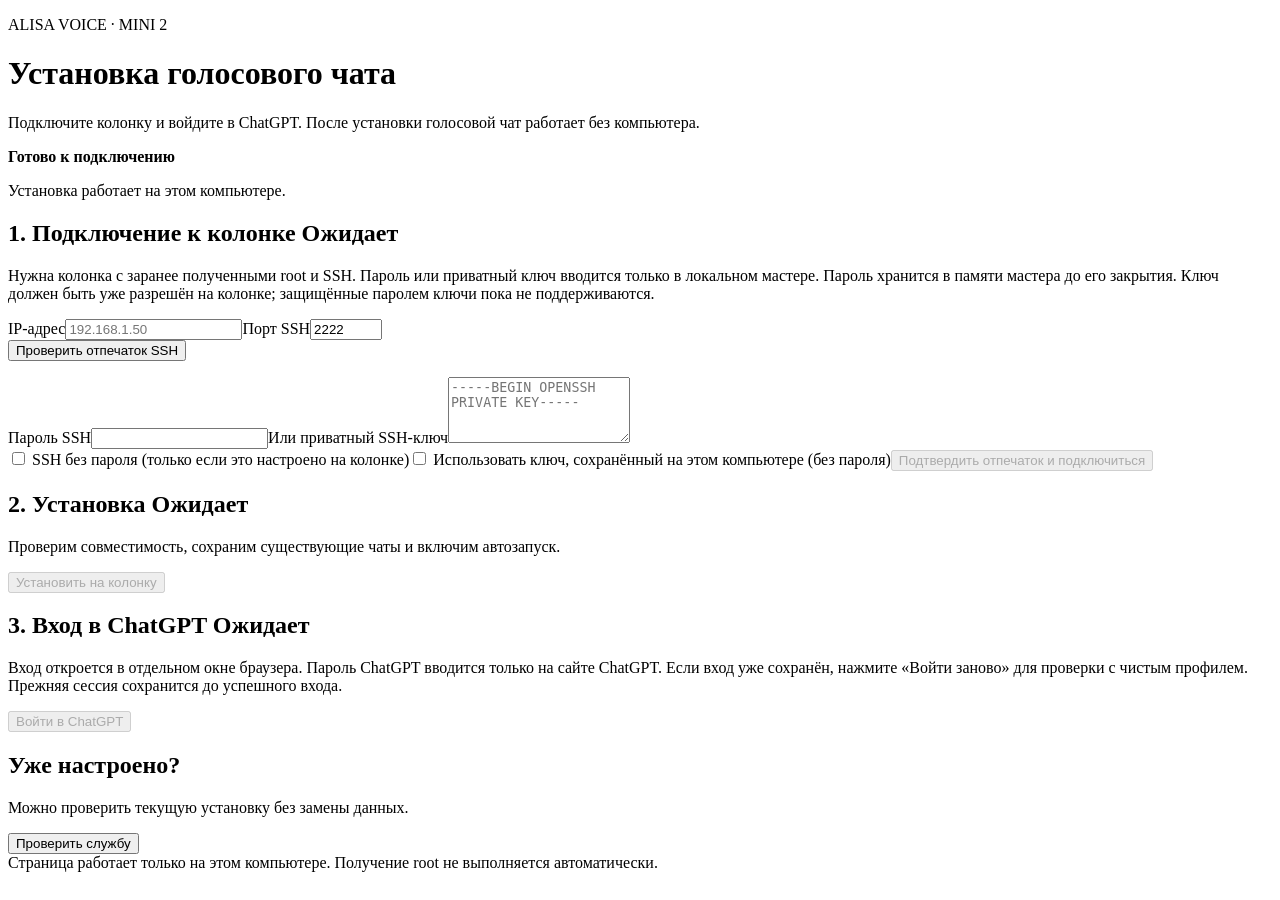
==== browser-setup/index.html @ 32fbdc25 "Allow verifying a fresh ChatGPT sign-in" ====
<!doctype html><html lang="ru"><head><meta charset="utf-8"><meta name="viewport" content="width=device-width,initial-scale=1"><meta name="panel-token" content="__TOKEN__"><title>Установка ChatGPT Voice</title><link rel="stylesheet" href="/style.css"><script defer src="/app.js"></script></head><body><main><header><div><p class="eyebrow">ALISA VOICE · MINI 2</p><h1>Установка голосового чата</h1><p class="subtitle">Подключите колонку и войдите в ChatGPT. После установки голосовой чат работает без компьютера.</p></div></header><section class="status"><span class="dot on"></span><div><strong id="phase">Готово к подключению</strong><p id="message">Установка работает на этом компьютере.</p></div></section><div class="grid" style="margin-top:18px"><section class="card wide" id="step-connect"><h2>1. Подключение к колонке <span class="step-badge" id="badge-connect">Ожидает</span></h2><p>Нужна колонка с заранее полученными root и SSH. Пароль или приватный ключ вводится только в локальном мастере. Пароль хранится в памяти мастера до его закрытия. Ключ должен быть уже разрешён на колонке; защищённые паролем ключи пока не поддерживаются.</p><div class="fields"><label>IP-адрес<input id="host" placeholder="192.168.1.50" autocomplete="off"></label><label>Порт SSH<input id="port" type="number" value="2222" min="1" max="65535"></label></div><button id="fingerprint">Проверить отпечаток SSH</button><p id="fingerprintValue"></p><div class="fields"><label>Пароль SSH<input id="password" type="password" autocomplete="off"></label><label>Или приватный SSH-ключ<textarea id="privateKey" rows="4" autocomplete="off" placeholder="-----BEGIN OPENSSH PRIVATE KEY-----"></textarea></label></div><label class="check"><input type="checkbox" id="blankPassword"> SSH без пароля (только если это настроено на колонке)</label><label class="check"><input type="checkbox" id="existingKey"> Использовать ключ, сохранённый на этом компьютере (без пароля)</label><button id="connect" disabled>Подтвердить отпечаток и подключиться</button></section><section class="card" id="step-install"><h2>2. Установка <span class="step-badge" id="badge-install">Ожидает</span></h2><p>Проверим совместимость, сохраним существующие чаты и включим автозапуск.</p><button id="install" disabled>Установить на колонку</button></section><section class="card" id="step-login"><h2>3. Вход в ChatGPT <span class="step-badge" id="badge-login">Ожидает</span></h2><p>Вход откроется в отдельном окне браузера. Пароль ChatGPT вводится только на сайте ChatGPT. Если вход уже сохранён, нажмите «Войти заново» для проверки с чистым профилем. Прежняя сессия сохранится до успешного входа.</p><button id="login" disabled>Войти в ChatGPT</button></section><section class="card wide"><h2>Уже настроено?</h2><p>Можно проверить текущую установку без замены данных.</p><button id="current">Проверить службу</button></section></div><footer>Страница работает только на этом компьютере. Получение root не выполняется автоматически.</footer></main></body></html>
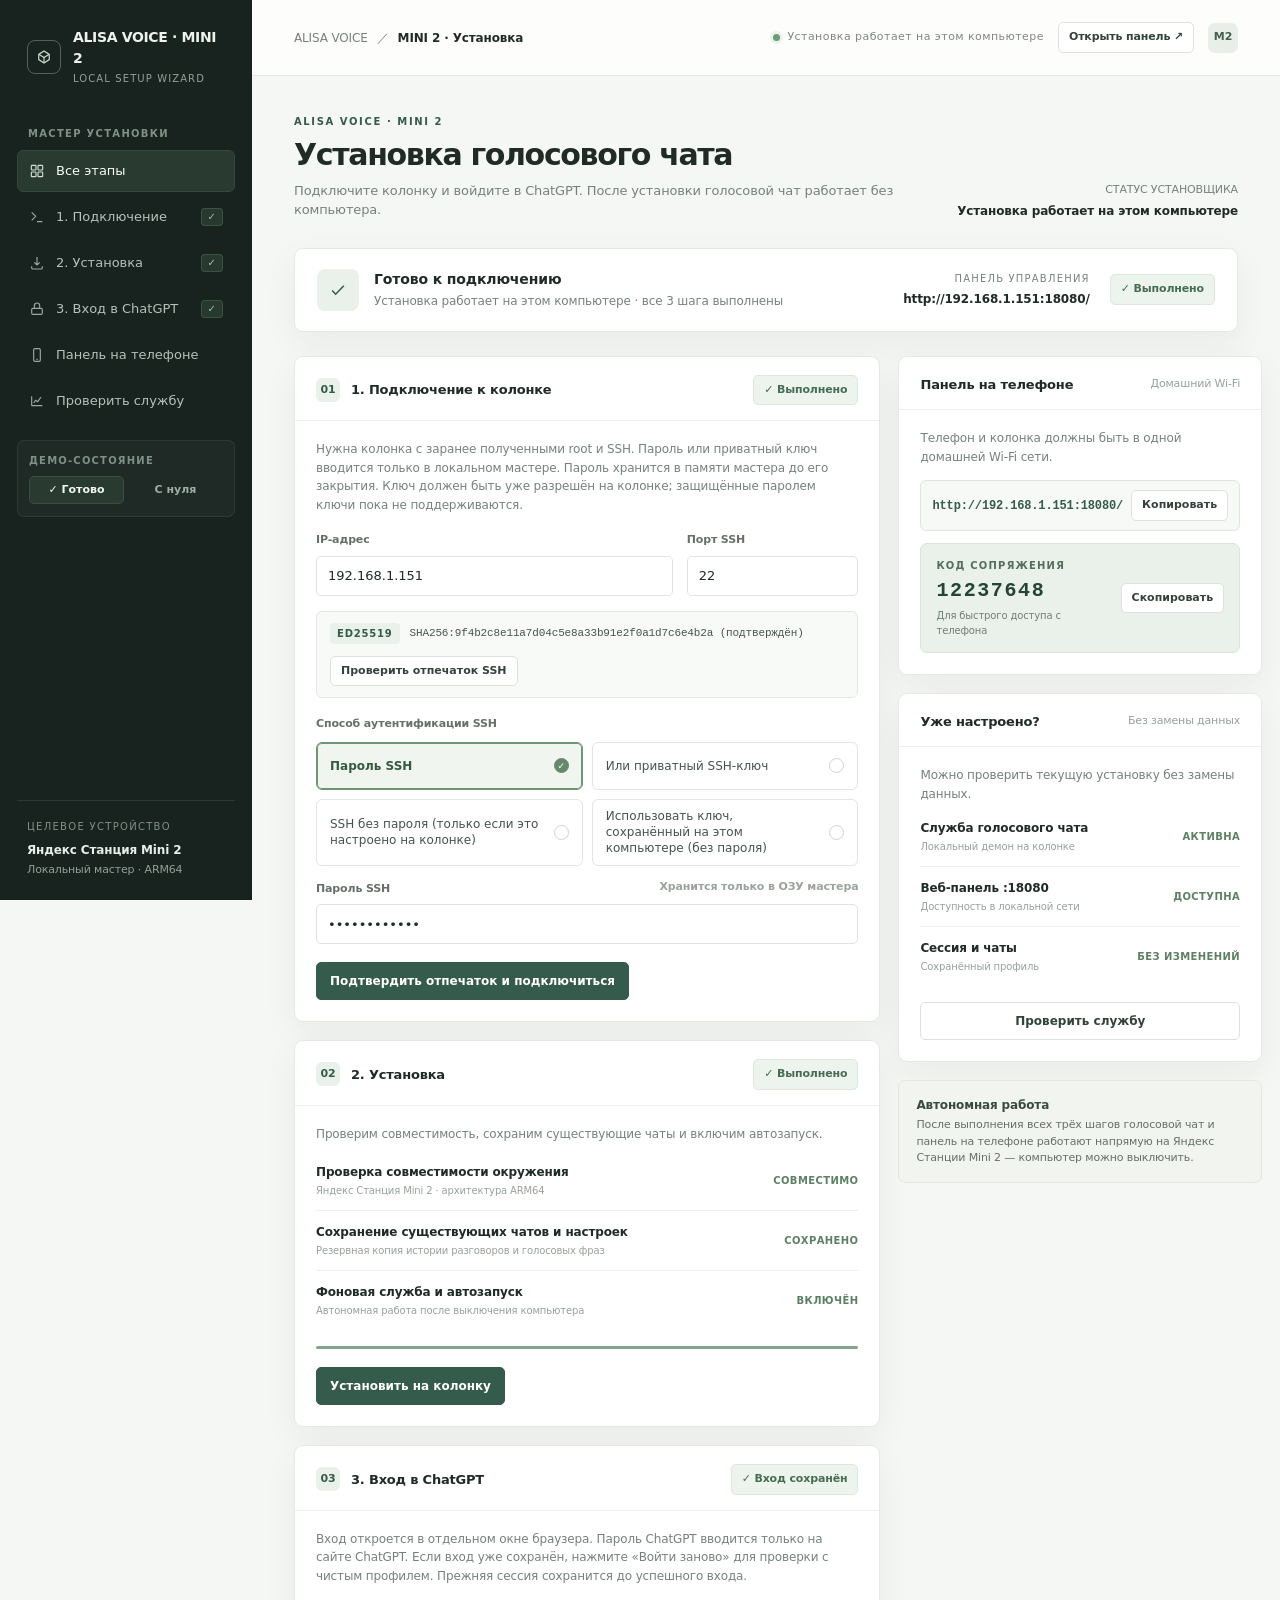
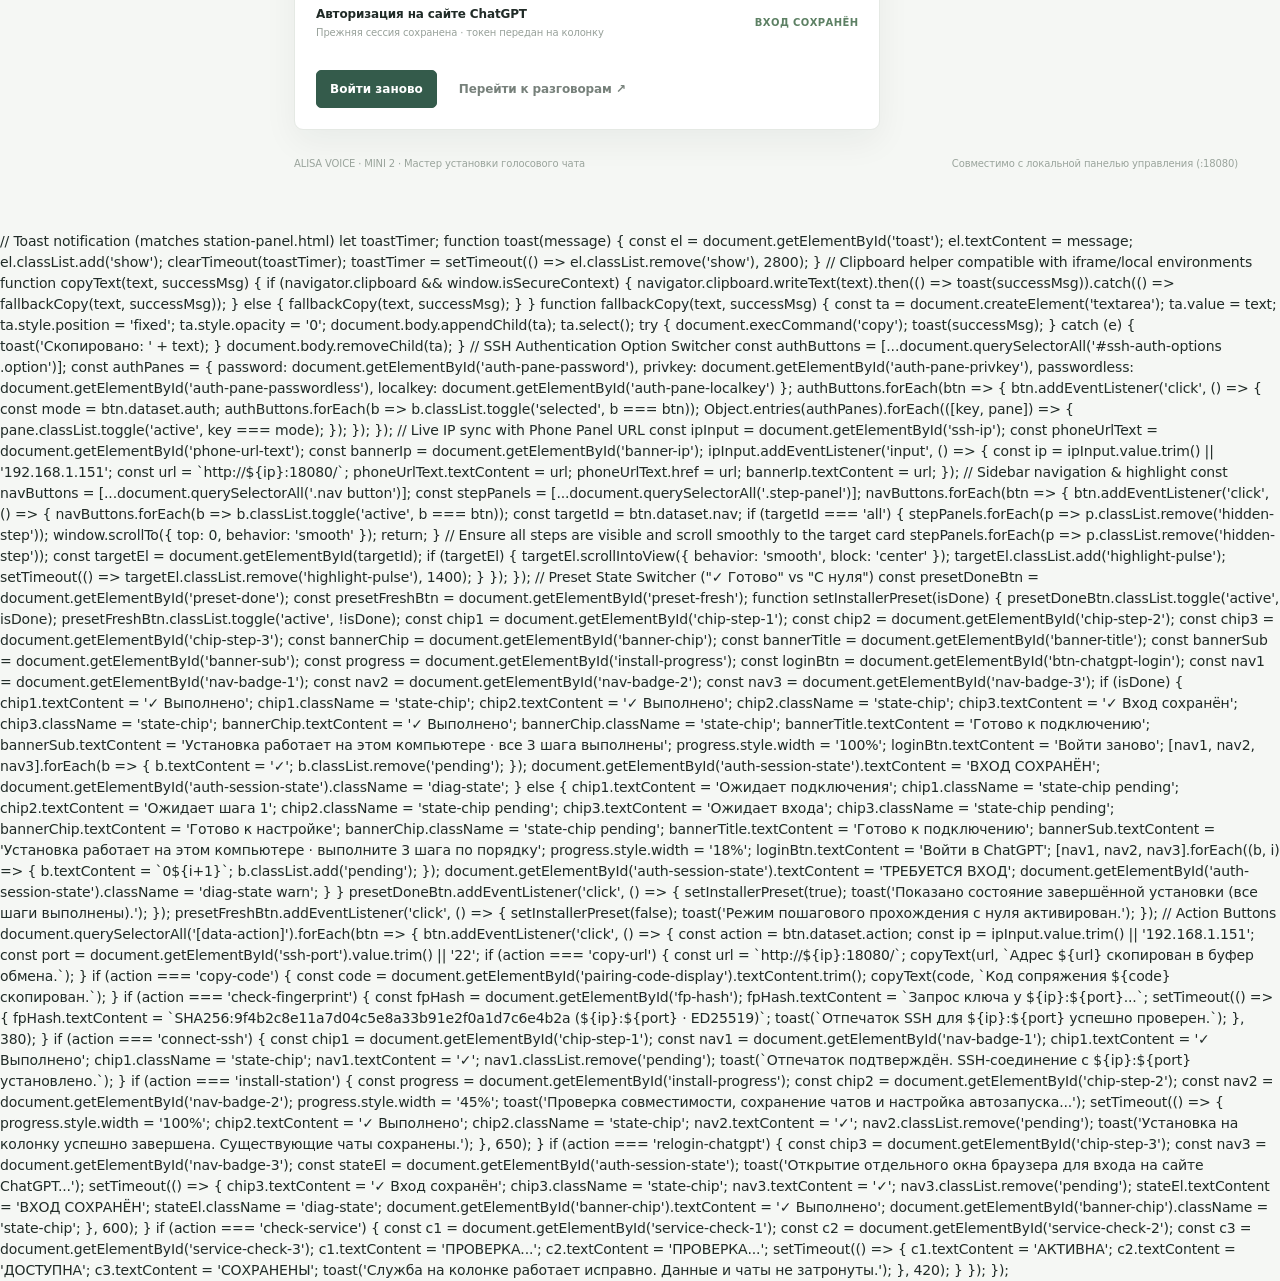
==== commit 9585450f: "Integrate reference panel and installer layouts Co-Authored-By: Claude Opus 4.8 <noreply@anthropic.c" ====
--- a/browser-setup/index.html
+++ b/browser-setup/index.html
@@ -1 +1,1014 @@
-<!doctype html><html lang="ru"><head><meta charset="utf-8"><meta name="viewport" content="width=device-width,initial-scale=1"><meta name="panel-token" content="__TOKEN__"><title>Установка ChatGPT Voice</title><link rel="stylesheet" href="/style.css"><script defer src="/app.js"></script></head><body><main><header><div><p class="eyebrow">ALISA VOICE · MINI 2</p><h1>Установка голосового чата</h1><p class="subtitle">Подключите колонку и войдите в ChatGPT. После установки голосовой чат работает без компьютера.</p></div></header><section class="status"><span class="dot on"></span><div><strong id="phase">Готово к подключению</strong><p id="message">Установка работает на этом компьютере.</p></div></section><div class="grid" style="margin-top:18px"><section class="card wide" id="step-connect"><h2>1. Подключение к колонке <span class="step-badge" id="badge-connect">Ожидает</span></h2><p>Нужна колонка с заранее полученными root и SSH. Пароль или приватный ключ вводится только в локальном мастере. Пароль хранится в памяти мастера до его закрытия. Ключ должен быть уже разрешён на колонке; защищённые паролем ключи пока не поддерживаются.</p><div class="fields"><label>IP-адрес<input id="host" placeholder="192.168.1.50" autocomplete="off"></label><label>Порт SSH<input id="port" type="number" value="2222" min="1" max="65535"></label></div><button id="fingerprint">Проверить отпечаток SSH</button><p id="fingerprintValue"></p><div class="fields"><label>Пароль SSH<input id="password" type="password" autocomplete="off"></label><label>Или приватный SSH-ключ<textarea id="privateKey" rows="4" autocomplete="off" placeholder="-----BEGIN OPENSSH PRIVATE KEY-----"></textarea></label></div><label class="check"><input type="checkbox" id="blankPassword"> SSH без пароля (только если это настроено на колонке)</label><label class="check"><input type="checkbox" id="existingKey"> Использовать ключ, сохранённый на этом компьютере (без пароля)</label><button id="connect" disabled>Подтвердить отпечаток и подключиться</button></section><section class="card" id="step-install"><h2>2. Установка <span class="step-badge" id="badge-install">Ожидает</span></h2><p>Проверим совместимость, сохраним существующие чаты и включим автозапуск.</p><button id="install" disabled>Установить на колонку</button></section><section class="card" id="step-login"><h2>3. Вход в ChatGPT <span class="step-badge" id="badge-login">Ожидает</span></h2><p>Вход откроется в отдельном окне браузера. Пароль ChatGPT вводится только на сайте ChatGPT. Если вход уже сохранён, нажмите «Войти заново» для проверки с чистым профилем. Прежняя сессия сохранится до успешного входа.</p><button id="login" disabled>Войти в ChatGPT</button></section><section class="card wide"><h2>Уже настроено?</h2><p>Можно проверить текущую установку без замены данных.</p><button id="current">Проверить службу</button></section></div><footer>Страница работает только на этом компьютере. Получение root не выполняется автоматически.</footer></main></body></html>
+<!doctype html>
+<html lang="ru">
+<head><meta name="panel-token" content="__TOKEN__">
+<meta charset="utf-8" />
+<meta name="viewport" content="width=device-width,initial-scale=1" />
+<meta name="theme-color" content="#18231f" />
+<title>ALISA VOICE · MINI 2 — Установка голосового чата</title>
+<style>
+  :root {
+    --ink: #202b27;
+    --muted: #77817b;
+    --muted-2: #98a19a;
+    --line: #e5e9e4;
+    --paper: #f5f7f4;
+    --surface: #ffffff;
+    --forest: #345b4b;
+    --forest-deep: #244436;
+    --sage: #eaf1eb;
+    --amber: #bd8b52;
+    --red: #a75c52;
+    --sidebar: #18231f;
+    --sidebar-2: #26332d;
+    --shadow: 0 12px 34px rgba(27, 43, 34, .055);
+    --radius: 9px;
+  }
+  * { box-sizing: border-box; }
+  html { scroll-behavior: smooth; }
+  body {
+    margin: 0; background: var(--paper); color: var(--ink);
+    font-family: Inter, ui-sans-serif, system-ui, -apple-system, BlinkMacSystemFont, "Segoe UI", sans-serif;
+    font-size: 14px; line-height: 1.5; letter-spacing: -.01em;
+  }
+  button, input, select, textarea { font: inherit; }
+  button { cursor: pointer; }
+  .app { min-height: 100vh; display: grid; grid-template-columns: 252px minmax(0, 1fr); }
+
+  /* Sidebar — 1:1 with station-panel.html */
+  .sidebar {
+    background: var(--sidebar); color: #edf2ed; min-height: 100vh; padding: 27px 17px 20px;
+    display: flex; flex-direction: column; position: sticky; top: 0; height: 100vh;
+  }
+  .brand { display: flex; align-items: center; gap: 12px; padding: 0 10px 30px; }
+  .brand-mark { width: 34px; height: 34px; border: 1px solid rgba(225,239,228,.3); display:grid; place-items:center; border-radius: 8px; color:#c6d9ca; flex: none; }
+  .brand-mark svg { width: 18px; height: 18px; }
+  .brand-name { font-size: 14px; font-weight: 650; letter-spacing: -.025em; }
+  .brand-caption { font-size: 10px; color: #91a197; margin-top: 2px; letter-spacing: .11em; text-transform: uppercase; }
+  .nav-label { padding: 0 11px; margin: 10px 0 9px; color: #7e9186; font-size: 10px; font-weight: 700; letter-spacing: .13em; text-transform: uppercase; }
+  .nav { display: grid; gap: 4px; }
+  .nav button {
+    width: 100%; height: 42px; display: flex; align-items: center; gap: 11px; text-align: left;
+    color: #b5c1b9; border: 1px solid transparent; background: transparent; border-radius: 6px;
+    padding: 0 11px; font-size: 13px; transition: .18s ease;
+  }
+  .nav button:hover { color: #fff; background: rgba(255,255,255,.055); }
+  .nav button.active { color: #f7fbf7; background: #293a31; border-color: #35483d; }
+  .nav svg { width: 16px; height: 16px; opacity: .84; flex: none; }
+  .nav-badge {
+    margin-left: auto; font-size: 10px; font-weight: 700; padding: 2px 6px;
+    border-radius: 4px; background: rgba(109, 154, 120, .18); color: #9ec5a7;
+    border: 1px solid rgba(109, 154, 120, .28); line-height: 1.2;
+  }
+  .nav-badge.pending {
+    background: rgba(189, 139, 82, .16); color: #deb484; border-color: rgba(189, 139, 82, .28);
+  }
+  .sidebar-switch {
+    margin-top: 18px; padding: 12px 11px; background: rgba(255,255,255,.03);
+    border: 1px solid rgba(225,239,228,.08); border-radius: 7px;
+  }
+  .sidebar-switch-label {
+    font-size: 10px; color: #7e9186; text-transform: uppercase; letter-spacing: .12em;
+    font-weight: 700; margin-bottom: 8px; display: block;
+  }
+  .mode-pills { display: grid; grid-template-columns: 1fr 1fr; gap: 4px; }
+  .mode-pill {
+    height: 28px; border-radius: 5px; border: 1px solid transparent; background: transparent;
+    color: #9ab0a2; font-size: 11px; font-weight: 600; transition: .16s ease;
+  }
+  .mode-pill:hover { color: #fff; }
+  .mode-pill.active { background: #293a31; color: #f2f7f3; border-color: #394d42; }
+
+  .sidebar-bottom { margin-top: auto; padding: 18px 10px 2px; border-top: 1px solid rgba(225,239,228,.1); }
+  .device-kicker { color: #7e9186; font-size: 10px; text-transform: uppercase; letter-spacing: .13em; margin-bottom: 7px; }
+  .device-name { font-size: 12px; color: #e8eee9; font-weight: 600; }
+  .device-meta { color: #92a197; font-size: 11px; margin-top: 3px; }
+
+  /* Main & Topbar */
+  .main { min-width: 0; }
+  .topbar {
+    height: 76px; display:flex; align-items:center; justify-content:space-between;
+    padding: 0 42px; border-bottom:1px solid var(--line); background: rgba(255,255,255,.74);
+    backdrop-filter: blur(8px); position: sticky; top: 0; z-index: 4;
+  }
+  .crumb { display:flex; align-items:center; gap:9px; font-size:12px; color:var(--muted); }
+  .crumb strong { color:var(--ink); font-weight:600; }
+  .top-right { display:flex; align-items:center; gap:14px; }
+  .local-label { color:#7d8880; font-size:11px; letter-spacing:.04em; display:flex; align-items:center; }
+  .local-dot { display:inline-block; width:7px; height:7px; margin-right:7px; background:#6d9a78; border-radius:50%; box-shadow:0 0 0 3px #eaf2eb; }
+  .avatar { width:30px; height:30px; display:grid; place-items:center; background:#e9eee8; color:#45604e; border-radius:7px; font-size:11px; font-weight:700; }
+
+  /* Content */
+  .content { max-width: 1180px; margin:0 auto; padding: 38px 42px 60px; }
+  .page-head { display:flex; justify-content:space-between; align-items:flex-end; gap:24px; margin-bottom:28px; }
+  .eyebrow { color:var(--forest); font-size:10px; font-weight:750; letter-spacing:.16em; text-transform:uppercase; margin-bottom:9px; }
+  h1 { font-size:30px; line-height:1.12; letter-spacing:-.045em; margin:0; font-weight:650; }
+  .subtitle { color:var(--muted); margin:9px 0 0; font-size:13px; max-width: 640px; }
+  .head-meta { text-align:right; color:var(--muted); font-size:11px; flex: none; }
+  .head-meta strong { display:block; color:var(--ink); font-size:12px; font-weight:600; margin-top:3px; }
+
+  /* Status Banner Card */
+  .status-card {
+    display:flex; align-items:center; justify-content:space-between; gap:20px;
+    padding:20px 22px; background:var(--surface); border:1px solid var(--line);
+    border-radius:var(--radius); box-shadow:var(--shadow); margin-bottom:24px;
+  }
+  .status-left { display:flex; align-items:center; gap:15px; min-width:0; }
+  .status-icon {
+    width:42px; height:42px; display:grid; place-items:center;
+    background:var(--sage); color:var(--forest); border-radius:8px; flex:none;
+  }
+  .status-icon svg { width:20px; height:20px; }
+  .status-title { font-weight:650; font-size:14px; }
+  .status-sub { color:var(--muted); font-size:12px; margin-top:2px; }
+  .status-right { display:flex; align-items:center; gap:20px; flex: none; }
+  .status-value { text-align:right; }
+  .status-value small { display:block; font-size:10px; color:var(--muted); text-transform:uppercase; letter-spacing:.12em; }
+  .status-value strong { display:block; font-size:12px; font-weight:650; margin-top:4px; }
+
+  .state-chip {
+    padding:6px 10px; background:#edf4ee; color:#476c52; font-size:11px;
+    font-weight:650; border:1px solid #dce9dd; border-radius:5px; white-space:nowrap;
+    display: inline-flex; align-items: center; gap: 5px;
+  }
+  .state-chip.pending {
+    background: #faf3eb; color: #9a6c37; border-color: #ecdcc8;
+  }
+
+  /* Grid Layout */
+  .installer-grid {
+    display:grid; grid-template-columns:minmax(0, 1.52fr) minmax(300px, .88fr);
+    gap:18px; align-items: start;
+  }
+  .steps-stack { display: grid; gap: 18px; }
+  .side-stack { display:grid; gap:18px; position: sticky; top: 96px; }
+
+  /* Panels */
+  .panel {
+    background:var(--surface); border:1px solid var(--line);
+    border-radius:var(--radius); box-shadow:var(--shadow);
+    transition: border-color .22s ease, box-shadow .22s ease;
+  }
+  .panel.highlight-pulse {
+    border-color: #6f9476;
+    box-shadow: 0 0 0 3px rgba(111, 148, 118, .16), var(--shadow);
+  }
+  .panel-head {
+    display:flex; align-items:center; justify-content:space-between;
+    padding:18px 21px 15px; border-bottom:1px solid #edf0ec; gap: 12px;
+  }
+  .panel-head-left { display: flex; align-items: center; gap: 11px; min-width: 0; }
+  .step-num {
+    width: 24px; height: 24px; border-radius: 6px; background: var(--sage);
+    color: var(--forest); font-size: 11px; font-weight: 750; display: grid;
+    place-items: center; flex: none; letter-spacing: -.02em;
+  }
+  .panel-title { font-size:13px; font-weight:700; letter-spacing:-.015em; }
+  .panel-note { color:var(--muted-2); font-size:11px; }
+  .panel-body { padding:19px 21px 21px; }
+  .step-desc { color: var(--muted); font-size: 12px; margin: 0 0 18px; line-height: 1.55; }
+
+  /* Buttons & Inputs */
+  .actions { display:flex; flex-wrap:wrap; gap:8px; align-items: center; }
+  .btn {
+    border:1px solid #dce3dc; background:#fff; color:#34423a; border-radius:5px;
+    padding:9px 13px; font-size:12px; font-weight:620; transition: .18s ease;
+    display: inline-flex; align-items: center; justify-content: center; gap: 7px;
+    text-decoration: none;
+  }
+  .btn:hover { border-color:#a9b9aa; background:#f8faf7; }
+  .btn.primary { background:var(--forest); color:#fff; border-color:var(--forest); }
+  .btn.primary:hover { background:var(--forest-deep); border-color:var(--forest-deep); }
+  .btn.ghost { border-color:transparent; background:transparent; color:var(--muted); }
+  .btn.ghost:hover { background:#f1f4f0; color:var(--ink); }
+  .btn.sm { padding: 6px 10px; font-size: 11px; }
+  .btn:focus-visible, input:focus-visible, select:focus-visible, textarea:focus-visible {
+    outline:2px solid #8aab91; outline-offset:2px;
+  }
+
+  .form-row { display:grid; grid-template-columns: 1.35fr .65fr; gap:14px; }
+  .field { display:grid; gap:7px; margin-bottom:15px; }
+  .field label { color:#657168; font-size:11px; font-weight:650; display: flex; justify-content: space-between; align-items: center; }
+  .field input, .field select, .field textarea {
+    width:100%; height:40px; border:1px solid #dfe5de; background:#fff;
+    border-radius:5px; padding:0 11px; color:var(--ink); font-size: 13px;
+  }
+  .field textarea {
+    height: 76px; padding: 9px 11px; font-family: ui-monospace, SFMono-Regular, Menlo, Monaco, Consolas, monospace;
+    font-size: 11px; resize: vertical; line-height: 1.45;
+  }
+  .field input::placeholder, .field textarea::placeholder { color:#a6afa8; }
+  .field-help { color:#9aa39c; font-size:11px; margin-top:-3px; }
+
+  /* Fingerprint Bar */
+  .fingerprint-bar {
+    display: flex; align-items: center; justify-content: space-between; gap: 12px;
+    padding: 11px 13px; background: #f8faf7; border: 1px solid #e3e9e2;
+    border-radius: 6px; margin-bottom: 18px; flex-wrap: wrap;
+  }
+  .fp-info { display: flex; align-items: center; gap: 10px; min-width: 0; }
+  .fp-badge {
+    font-size: 10px; font-weight: 700; text-transform: uppercase; letter-spacing: .08em;
+    padding: 3px 7px; border-radius: 4px; background: var(--sage); color: var(--forest);
+  }
+  .fp-code {
+    font-family: ui-monospace, SFMono-Regular, Menlo, Consolas, monospace;
+    font-size: 11px; color: #46544b; word-break: break-all;
+  }
+
+  /* Auth Option Selector — matches #voice-options from station-panel.html */
+  .section-subhead {
+    color:#657168; font-size:11px; font-weight:650; margin-bottom: 9px; display: block;
+  }
+  .option-grid { display:grid; grid-template-columns:repeat(2,minmax(0,1fr)); gap:9px; margin-bottom: 15px; }
+  .option {
+    display:flex; justify-content:space-between; align-items:center; gap: 10px;
+    border:1px solid #e1e7e0; background:#fff; border-radius:6px; min-height:48px;
+    padding:8px 13px; color:#46534b; font-size:12px; text-align:left; line-height: 1.35;
+    transition: .16s ease;
+  }
+  .option:hover { border-color:#b6c6b7; background:#fafcf9; }
+  .option.selected {
+    border-color:#6f9476; background:#f0f5f0; color:#345b3f;
+    box-shadow:inset 0 0 0 1px #6f9476; font-weight: 550;
+  }
+  .check {
+    width:15px; height:15px; border:1px solid #ccd6cc; border-radius:50%;
+    display:grid; place-items:center; color:transparent; font-size:9px; flex:none;
+  }
+  .selected .check { color:white; background:#66896d; border-color:#66896d; }
+
+  .auth-pane { display: none; margin-bottom: 18px; }
+  .auth-pane.active { display: block; animation: appear .18s ease; }
+
+  .inline-info {
+    padding: 12px 14px; background: #f3f6f2; border: 1px solid #e1e8e0;
+    border-radius: 6px; font-size: 12px; color: #526056; display: flex;
+    align-items: center; justify-content: space-between; gap: 12px;
+  }
+  .inline-info code {
+    font-family: ui-monospace, SFMono-Regular, Menlo, Consolas, monospace;
+    font-size: 11px; background: #e6ede6; color: #2d4739; padding: 2px 6px; border-radius: 4px;
+  }
+
+  /* Diagnostic & Checklist rows — 1:1 with station-panel.html */
+  .diagnostic { display:grid; gap:0; margin-bottom: 16px; }
+  .diagnostic-row {
+    display:grid; grid-template-columns:1fr auto; align-items:center;
+    gap:16px; padding:12px 0; border-bottom:1px solid #edf0ec;
+  }
+  .diagnostic-row:first-child { padding-top: 2px; }
+  .diagnostic-row:last-child { border-bottom:0; }
+  .diagnostic-row strong { display:block; font-size:12px; font-weight:620; }
+  .diagnostic-row small { color:var(--muted-2); font-size:10px; display:block; margin-top:2px; }
+  .diag-state { color:#5d8064; font-size:10px; font-weight:700; letter-spacing:.04em; text-transform: uppercase; }
+  .diag-state.warn { color: var(--amber); }
+
+  .mini-line { height:3px; background:#edf1ec; margin: 4px 0 18px; border-radius:2px; overflow:hidden; }
+  .mini-line span { display:block; height:100%; width:100%; background:#87a58b; transition: width .35s ease; }
+
+  /* Phone Companion Card Elements */
+  .phone-url-box {
+    display: flex; align-items: center; justify-content: space-between; gap: 8px;
+    padding: 9px 11px; background: #f7f9f6; border: 1px solid #dfe6de;
+    border-radius: 6px; margin-bottom: 12px;
+  }
+  .phone-url-link {
+    font-family: ui-monospace, SFMono-Regular, Menlo, Consolas, monospace;
+    font-size: 12px; font-weight: 600; color: var(--forest); text-decoration: none;
+    overflow: hidden; text-overflow: ellipsis; white-space: nowrap;
+  }
+  .phone-url-link:hover { text-decoration: underline; }
+
+  .pairing-card {
+    padding: 14px 15px; background: var(--sage); border: 1px solid #d8e5d9;
+    border-radius: 7px; display: flex; align-items: center; justify-content: space-between;
+    gap: 12px;
+  }
+  .pairing-label {
+    font-size: 10px; font-weight: 700; text-transform: uppercase;
+    letter-spacing: .12em; color: #546e5c; margin-bottom: 3px;
+  }
+  .pairing-code {
+    font-family: ui-monospace, SFMono-Regular, Menlo, Consolas, monospace;
+    font-size: 20px; font-weight: 700; letter-spacing: .08em; color: var(--forest-deep);
+  }
+  .pairing-sub { font-size: 10px; color: #6c8072; margin-top: 2px; }
+
+  /* Notice Card */
+  .notice {
+    padding:15px 17px; background:#f1f4ef; border:1px solid #e3e9e1;
+    border-radius:7px; color:#647068; font-size:11px; line-height: 1.5;
+  }
+  .notice strong { color:#394a3e; display:block; font-size:12px; margin-bottom:3px; }
+
+  /* Step filter mode (when user selects single-step view) */
+  .step-panel.hidden-step { display: none; }
+
+  @keyframes appear { from {opacity:.65; transform:translateY(3px)} to {opacity:1; transform:none} }
+
+  .toast {
+    position:fixed; right:26px; bottom:24px; padding:12px 16px; color:#f7faf7;
+    background:#24352b; border:1px solid #3b5143; border-radius:6px;
+    box-shadow:0 10px 30px #15251b30; font-size:12px; opacity:0;
+    transform:translateY(8px); pointer-events:none; transition:.22s ease; z-index:10;
+  }
+  .toast.show { opacity:1; transform:none; }
+  .page-foot {
+    margin-top:26px; color:#9aa49c; font-size:10px;
+    display: flex; justify-content: space-between; align-items: center; flex-wrap: wrap; gap: 10px;
+  }
+
+  /* Responsive — matches station-panel.html */
+  @media (max-width: 960px) {
+    .app { grid-template-columns:76px minmax(0,1fr); }
+    .sidebar { padding:22px 10px 18px; }
+    .brand { justify-content:center; padding:0 0 28px; }
+    .brand-copy, .nav-label, .nav-text, .nav-badge, .sidebar-switch, .device-kicker, .device-name, .device-meta { display:none; }
+    .nav button { justify-content:center; padding:0; }
+    .sidebar-bottom { display:flex; justify-content:center; padding:16px 0 0; }
+    .sidebar-bottom:after { content:"M2"; color:#b8c9bd; font-size:10px; letter-spacing:.1em; }
+    .topbar { padding:0 25px; }
+    .content { padding:32px 25px 48px; }
+    .installer-grid { grid-template-columns: 1fr; }
+    .side-stack { position: static; }
+  }
+  @media (max-width: 680px) {
+    .app { display:block; }
+    .sidebar { position:sticky; z-index:5; top:0; height:auto; min-height:0; padding:10px 12px; display:block; }
+    .brand { display:none; }
+    .nav { display:flex; overflow:auto; gap:5px; }
+    .nav button { width:auto; min-width:42px; height:39px; padding:0 11px; justify-content:center; }
+    .nav button .nav-text { display:inline; font-size:11px; white-space:nowrap; }
+    .nav svg { width:14px; }
+    .sidebar-bottom { display:none; }
+    .topbar { height:55px; padding:0 17px; position: static; }
+    .local-label span { display:none; }
+    .local-dot { margin:0; }
+    .content { padding:27px 16px 38px; }
+    .page-head { align-items:flex-start; margin-bottom:20px; flex-direction: column; gap: 8px; }
+    h1 { font-size:25px; }
+    .head-meta { text-align: left; }
+    .status-card { align-items:flex-start; padding:16px; flex-direction: column; }
+    .status-right { width: 100%; justify-content: space-between; }
+    .form-row, .option-grid { grid-template-columns:1fr; }
+  }
+</style>
+</head>
+<body>
+<div class="app">
+  <!-- SIDEBAR -->
+  <aside class="sidebar">
+    <div class="brand">
+      <div class="brand-mark">
+        <svg viewBox="0 0 24 24" fill="none" stroke="currentColor" stroke-width="1.6">
+          <path d="M5 8.5 12 4l7 4.5v7L12 20l-7-4.5z"/>
+          <path d="m5.5 8.7 6.5 4 6.5-4M12 12.7V20"/>
+        </svg>
+      </div>
+      <div class="brand-copy">
+        <div class="brand-name">ALISA VOICE · MINI 2</div>
+        <div class="brand-caption">Local Setup Wizard</div>
+      </div>
+    </div>
+
+    <div class="nav-label">Мастер установки</div>
+    <nav class="nav" aria-label="Навигация по установке">
+      <button class="active" data-nav="all">
+        <svg viewBox="0 0 24 24" fill="none" stroke="currentColor" stroke-width="1.7">
+          <rect x="3.5" y="3.5" width="7" height="7" rx="1"/>
+          <rect x="13.5" y="3.5" width="7" height="7" rx="1"/>
+          <rect x="3.5" y="13.5" width="7" height="7" rx="1"/>
+          <rect x="13.5" y="13.5" width="7" height="7" rx="1"/>
+        </svg>
+        <span class="nav-text">Все этапы</span>
+      </button>
+      <button data-nav="step-1">
+        <svg viewBox="0 0 24 24" fill="none" stroke="currentColor" stroke-width="1.7">
+          <path d="M4 17l6-6-6-6M12 19h8"/>
+        </svg>
+        <span class="nav-text">1. Подключение</span>
+        <span class="nav-badge" id="nav-badge-1">✓</span>
+      </button>
+      <button data-nav="step-2">
+        <svg viewBox="0 0 24 24" fill="none" stroke="currentColor" stroke-width="1.7">
+          <path d="M12 3v12m0 0-4-4m4 4 4-4M4 17v2a2 2 0 0 0 2 2h12a2 2 0 0 0 2-2v-2"/>
+        </svg>
+        <span class="nav-text">2. Установка</span>
+        <span class="nav-badge" id="nav-badge-2">✓</span>
+      </button>
+      <button data-nav="step-3">
+        <svg viewBox="0 0 24 24" fill="none" stroke="currentColor" stroke-width="1.7">
+          <rect x="4" y="11" width="16" height="9" rx="2"/>
+          <path d="M8 11V7a4 4 0 0 1 8 0v4"/>
+        </svg>
+        <span class="nav-text">3. Вход в ChatGPT</span>
+        <span class="nav-badge" id="nav-badge-3">✓</span>
+      </button>
+      <button data-nav="phone-card">
+        <svg viewBox="0 0 24 24" fill="none" stroke="currentColor" stroke-width="1.7">
+          <rect x="7" y="2.5" width="10" height="19" rx="2"/>
+          <path d="M11 18.5h2"/>
+        </svg>
+        <span class="nav-text">Панель на телефоне</span>
+      </button>
+      <button data-nav="verify-card">
+        <svg viewBox="0 0 24 24" fill="none" stroke="currentColor" stroke-width="1.7">
+          <path d="M4 19V5m0 14h16"/>
+          <path d="m7 15 3-4 3 2 5-7"/>
+        </svg>
+        <span class="nav-text">Проверить службу</span>
+      </button>
+    </nav>
+
+    <div class="sidebar-switch">
+      <span class="sidebar-switch-label">Демо-состояние</span>
+      <div class="mode-pills">
+        <button class="mode-pill active" id="preset-done" type="button">✓ Готово</button>
+        <button class="mode-pill" id="preset-fresh" type="button">С нуля</button>
+      </div>
+    </div>
+
+    <div class="sidebar-bottom">
+      <div class="device-kicker">Целевое устройство</div>
+      <div class="device-name">Яндекс Станция Mini 2</div>
+      <div class="device-meta">Локальный мастер · ARM64</div>
+    </div>
+  </aside>
+
+  <!-- MAIN AREA -->
+  <main class="main">
+    <header class="topbar">
+      <div class="crumb">
+        <span>ALISA VOICE</span><span>／</span><strong>MINI 2 · Установка</strong>
+      </div>
+      <div class="top-right">
+        <div class="local-label">
+          <i class="local-dot"></i>
+          <span>Установка работает на этом компьютере</span>
+        </div>
+        <a class="btn sm" href="station-panel.html" title="Перейти в локальную панель управления">
+          Открыть панель ↗
+        </a>
+        <div class="avatar">M2</div>
+      </div>
+    </header>
+
+    <div class="content">
+      <!-- Page Head -->
+      <div class="page-head">
+        <div>
+          <div class="eyebrow">ALISA VOICE · MINI 2</div>
+          <h1>Установка голосового чата</h1>
+          <p class="subtitle">Подключите колонку и войдите в ChatGPT. После установки голосовой чат работает без компьютера.</p>
+        </div>
+        <div class="head-meta">
+          СТАТУС УСТАНОВЩИКА
+          <strong id="head-status-text">Установка работает на этом компьютере</strong>
+        </div>
+      </div>
+
+      <!-- Status Card -->
+      <div class="status-card">
+        <div class="status-left">
+          <div class="status-icon">
+            <svg viewBox="0 0 24 24" fill="none" stroke="currentColor" stroke-width="1.8">
+              <path d="M5 12.5 9.2 17 19 7"/>
+            </svg>
+          </div>
+          <div>
+            <div class="status-title" id="banner-title">Готово к подключению</div>
+            <div class="status-sub" id="banner-sub">Установка работает на этом компьютере · все 3 шага выполнены</div>
+          </div>
+        </div>
+        <div class="status-right">
+          <div class="status-value">
+            <small>Панель управления</small>
+            <strong id="banner-ip">http://192.168.1.151:18080/</strong>
+          </div>
+          <span class="state-chip" id="banner-chip">✓ Выполнено</span>
+        </div>
+      </div>
+
+      <!-- Main Two-Column Grid -->
+      <div class="installer-grid">
+        <!-- LEFT COLUMN: 3 STEPS -->
+        <div class="steps-stack">
+
+          <!-- STEP 1: Подключение к колонке -->
+          <section class="panel step-panel" id="step-1">
+            <div class="panel-head">
+              <div class="panel-head-left">
+                <span class="step-num">01</span>
+                <div class="panel-title">1. Подключение к колонке</div>
+              </div>
+              <span class="state-chip" id="chip-step-1">✓ Выполнено</span>
+            </div>
+            <div class="panel-body">
+              <p class="step-desc">
+                Нужна колонка с заранее полученными root и SSH. Пароль или приватный ключ вводится только в локальном мастере. Пароль хранится в памяти мастера до его закрытия. Ключ должен быть уже разрешён на колонке; защищённые паролем ключи пока не поддерживаются.
+              </p>
+
+              <div class="form-row">
+                <div class="field">
+                  <label for="ssh-ip">IP-адрес</label>
+                  <input id="ssh-ip" type="text" value="192.168.1.151" placeholder="192.168.1.151" />
+                </div>
+                <div class="field">
+                  <label for="ssh-port">Порт SSH</label>
+                  <input id="ssh-port" type="number" value="22" placeholder="22" />
+                </div>
+              </div>
+
+              <!-- SSH Fingerprint Bar -->
+              <div class="fingerprint-bar">
+                <div class="fp-info">
+                  <span class="fp-badge" id="fp-status-badge">ED25519</span>
+                  <span class="fp-code" id="fp-hash">SHA256:9f4b2c8e11a7d04c5e8a33b91e2f0a1d7c6e4b2a (подтверждён)</span>
+                </div>
+                <button class="btn sm" type="button" data-action="check-fingerprint">
+                  Проверить отпечаток SSH
+                </button>
+              </div>
+
+              <!-- SSH Auth Method Options -->
+              <span class="section-subhead">Способ аутентификации SSH</span>
+              <div class="option-grid" id="ssh-auth-options">
+                <button class="option selected" type="button" data-auth="password">
+                  <span>Пароль SSH</span>
+                  <span class="check">✓</span>
+                </button>
+                <button class="option" type="button" data-auth="privkey">
+                  <span>Или приватный SSH-ключ</span>
+                  <span class="check">✓</span>
+                </button>
+                <button class="option" type="button" data-auth="passwordless">
+                  <span>SSH без пароля (только если это настроено на колонке)</span>
+                  <span class="check">✓</span>
+                </button>
+                <button class="option" type="button" data-auth="localkey">
+                  <span>Использовать ключ, сохранённый на этом компьютере (без пароля)</span>
+                  <span class="check">✓</span>
+                </button>
+              </div>
+
+              <!-- Dynamic Auth Panes -->
+              <div class="auth-pane active" id="auth-pane-password">
+                <div class="field">
+                  <label for="ssh-pass">
+                    <span>Пароль SSH</span>
+                    <span class="field-help">Хранится только в ОЗУ мастера</span>
+                  </label>
+                  <input id="ssh-pass" type="password" value="••••••••••••" placeholder="Введите пароль root для Станции" />
+                </div>
+              </div>
+
+              <div class="auth-pane" id="auth-pane-privkey">
+                <div class="field">
+                  <label for="ssh-key-text">
+                    <span>Или приватный SSH-ключ</span>
+                    <span class="field-help">Без парольной фразы (unencrypted)</span>
+                  </label>
+                  <textarea id="ssh-key-text" placeholder="-----BEGIN OPENSSH PRIVATE KEY-----&#10;Вставьте содержимое приватного ключа или путь к файлу..."></textarea>
+                </div>
+              </div>
+
+              <div class="auth-pane" id="auth-pane-passwordless">
+                <div class="inline-info">
+                  <span>Беспарольный вход для <code>root@192.168.1.151</code> должен быть заранее разрешён в конфигурации SSH на колонке.</span>
+                </div>
+              </div>
+
+              <div class="auth-pane" id="auth-pane-localkey">
+                <div class="field">
+                  <label for="ssh-local-key">Использовать ключ, сохранённый на этом компьютере (без пароля)</label>
+                  <select id="ssh-local-key">
+                    <option value="id_ed25519">~/.ssh/id_ed25519 (OpenSSH ED25519 · без пароля)</option>
+                    <option value="id_rsa">~/.ssh/id_rsa (RSA 4096 · без пароля)</option>
+                    <option value="station_mini2">~/.ssh/station_mini2_root (специальный ключ)</option>
+                  </select>
+                </div>
+              </div>
+
+              <div class="actions">
+                <button class="btn primary" type="button" data-action="connect-ssh">
+                  Подтвердить отпечаток и подключиться
+                </button>
+              </div>
+            </div>
+          </section>
+
+          <!-- STEP 2: Установка -->
+          <section class="panel step-panel" id="step-2">
+            <div class="panel-head">
+              <div class="panel-head-left">
+                <span class="step-num">02</span>
+                <div class="panel-title">2. Установка</div>
+              </div>
+              <span class="state-chip" id="chip-step-2">✓ Выполнено</span>
+            </div>
+            <div class="panel-body">
+              <p class="step-desc">
+                Проверим совместимость, сохраним существующие чаты и включим автозапуск.
+              </p>
+
+              <div class="diagnostic">
+                <div class="diagnostic-row">
+                  <div>
+                    <strong>Проверка совместимости окружения</strong>
+                    <small>Яндекс Станция Mini 2 · архитектура ARM64</small>
+                  </div>
+                  <span class="diag-state" id="install-row-1">СОВМЕСТИМО</span>
+                </div>
+                <div class="diagnostic-row">
+                  <div>
+                    <strong>Сохранение существующих чатов и настроек</strong>
+                    <small>Резервная копия истории разговоров и голосовых фраз</small>
+                  </div>
+                  <span class="diag-state" id="install-row-2">СОХРАНЕНО</span>
+                </div>
+                <div class="diagnostic-row">
+                  <div>
+                    <strong>Фоновая служба и автозапуск</strong>
+                    <small>Автономная работа после выключения компьютера</small>
+                  </div>
+                  <span class="diag-state" id="install-row-3">ВКЛЮЧЁН</span>
+                </div>
+              </div>
+
+              <div class="mini-line"><span id="install-progress" style="width: 100%"></span></div>
+
+              <div class="actions">
+                <button class="btn primary" type="button" data-action="install-station">
+                  Установить на колонку
+                </button>
+              </div>
+              <div class="notice" id="vless-panel" hidden style="margin-top:18px"><strong>VLESS для GPT — необязательно</strong>Если VPN уже настроен на роутере, пропустите этот пункт.<div class="field" style="margin-top:12px"><label for="vless-source">Ключ VLESS</label><input id="vless-source" placeholder="vless://…" autocomplete="off" /></div><button class="btn" type="button" id="vless-button">Подключить VLESS</button></div>
+            </div>
+          </section>
+
+          <!-- STEP 3: Вход в ChatGPT -->
+          <section class="panel step-panel" id="step-3">
+            <div class="panel-head">
+              <div class="panel-head-left">
+                <span class="step-num">03</span>
+                <div class="panel-title">3. Вход в ChatGPT</div>
+              </div>
+              <span class="state-chip" id="chip-step-3">✓ Вход сохранён</span>
+            </div>
+            <div class="panel-body">
+              <p class="step-desc">
+                Вход откроется в отдельном окне браузера. Пароль ChatGPT вводится только на сайте ChatGPT. Если вход уже сохранён, нажмите «Войти заново» для проверки с чистым профилем. Прежняя сессия сохранится до успешного входа.
+              </p>
+
+              <div class="diagnostic" style="margin-bottom: 18px;">
+                <div class="diagnostic-row">
+                  <div>
+                    <strong>Авторизация на сайте ChatGPT</strong>
+                    <small id="auth-session-sub">Прежняя сессия сохранена · токен передан на колонку</small>
+                  </div>
+                  <span class="diag-state" id="auth-session-state">ВХОД СОХРАНЁН</span>
+                </div>
+              </div>
+
+              <div class="actions">
+                <button class="btn primary" type="button" data-action="relogin-chatgpt" id="btn-chatgpt-login">
+                  Войти заново
+                </button>
+                <a class="btn ghost" href="station-panel.html">
+                  Перейти к разговорам ↗
+                </a>
+              </div>
+            </div>
+          </section>
+
+        </div>
+
+        <!-- RIGHT COLUMN: PHONE PANEL & SERVICE CHECK -->
+        <aside class="side-stack">
+
+          <!-- Панель на телефоне -->
+          <div class="panel" id="phone-card">
+            <div class="panel-head">
+              <div class="panel-title">Панель на телефоне</div>
+              <span class="panel-note">Домашний Wi‑Fi</span>
+            </div>
+            <div class="panel-body">
+              <p class="step-desc" style="margin-bottom: 14px;">
+                Телефон и колонка должны быть в одной домашней Wi‑Fi сети.
+              </p>
+
+              <div class="phone-url-box">
+                <a class="phone-url-link" id="phone-url-text" href="http://192.168.1.151:18080/" target="_blank" rel="noopener">
+                  http://192.168.1.151:18080/
+                </a>
+                <div class="actions" style="gap: 5px;">
+                  <button class="btn sm" type="button" data-action="copy-url">Копировать</button>
+                </div>
+              </div>
+
+              <div class="pairing-card">
+                <div>
+                  <div class="pairing-label">Код сопряжения</div>
+                  <div class="pairing-code" id="pairing-code-display">12237648</div>
+                  <div class="pairing-sub">Для быстрого доступа с телефона</div>
+                </div>
+                <button class="btn sm" type="button" data-action="copy-code">
+                  Скопировать
+                </button>
+              </div>
+            </div>
+          </div>
+
+          <!-- Уже настроено? / Проверить службу -->
+          <div class="panel" id="verify-card">
+            <div class="panel-head">
+              <div class="panel-title">Уже настроено?</div>
+              <span class="panel-note">Без замены данных</span>
+            </div>
+            <div class="panel-body">
+              <p class="step-desc" style="margin-bottom: 14px;">
+                Можно проверить текущую установку без замены данных.
+              </p>
+
+              <div class="diagnostic" style="margin-bottom: 16px;">
+                <div class="diagnostic-row">
+                  <div>
+                    <strong>Служба голосового чата</strong>
+                    <small>Локальный демон на колонке</small>
+                  </div>
+                  <span class="diag-state" id="service-check-1">АКТИВНА</span>
+                </div>
+                <div class="diagnostic-row">
+                  <div>
+                    <strong>Веб-панель :18080</strong>
+                    <small>Доступность в локальной сети</small>
+                  </div>
+                  <span class="diag-state" id="service-check-2">ДОСТУПНА</span>
+                </div>
+                <div class="diagnostic-row">
+                  <div>
+                    <strong>Сессия и чаты</strong>
+                    <small>Сохранённый профиль</small>
+                  </div>
+                  <span class="diag-state" id="service-check-3">БЕЗ ИЗМЕНЕНИЙ</span>
+                </div>
+              </div>
+
+              <button class="btn" style="width: 100%;" type="button" data-action="check-service">
+                Проверить службу
+              </button>
+            </div>
+          </div>
+
+          <!-- Info Notice -->
+          <div class="notice">
+            <strong>Автономная работа</strong>
+            После выполнения всех трёх шагов голосовой чат и панель на телефоне работают напрямую на Яндекс Станции Mini 2 — компьютер можно выключить.
+          </div>
+
+        </aside>
+      </div>
+
+      <div class="page-foot">
+        <span>ALISA VOICE · MINI 2 · Мастер установки голосового чата</span>
+        <span>Совместимо с локальной панелью управления (:18080)</span>
+      </div>
+    </div>
+  </main>
+</div>
+
+<div class="toast" id="toast" role="status" aria-live="polite"></div>
+
+<script src="/app.js"></script>
+  // Toast notification (matches station-panel.html)
+  let toastTimer;
+  function toast(message) {
+    const el = document.getElementById('toast');
+    el.textContent = message;
+    el.classList.add('show');
+    clearTimeout(toastTimer);
+    toastTimer = setTimeout(() => el.classList.remove('show'), 2800);
+  }
+
+  // Clipboard helper compatible with iframe/local environments
+  function copyText(text, successMsg) {
+    if (navigator.clipboard && window.isSecureContext) {
+      navigator.clipboard.writeText(text).then(() => toast(successMsg)).catch(() => fallbackCopy(text, successMsg));
+    } else {
+      fallbackCopy(text, successMsg);
+    }
+  }
+  function fallbackCopy(text, successMsg) {
+    const ta = document.createElement('textarea');
+    ta.value = text;
+    ta.style.position = 'fixed';
+    ta.style.opacity = '0';
+    document.body.appendChild(ta);
+    ta.select();
+    try { document.execCommand('copy'); toast(successMsg); }
+    catch (e) { toast('Скопировано: ' + text); }
+    document.body.removeChild(ta);
+  }
+
+  // SSH Authentication Option Switcher
+  const authButtons = [...document.querySelectorAll('#ssh-auth-options .option')];
+  const authPanes = {
+    password: document.getElementById('auth-pane-password'),
+    privkey: document.getElementById('auth-pane-privkey'),
+    passwordless: document.getElementById('auth-pane-passwordless'),
+    localkey: document.getElementById('auth-pane-localkey')
+  };
+
+  authButtons.forEach(btn => {
+    btn.addEventListener('click', () => {
+      const mode = btn.dataset.auth;
+      authButtons.forEach(b => b.classList.toggle('selected', b === btn));
+      Object.entries(authPanes).forEach(([key, pane]) => {
+        pane.classList.toggle('active', key === mode);
+      });
+    });
+  });
+
+  // Live IP sync with Phone Panel URL
+  const ipInput = document.getElementById('ssh-ip');
+  const phoneUrlText = document.getElementById('phone-url-text');
+  const bannerIp = document.getElementById('banner-ip');
+
+  ipInput.addEventListener('input', () => {
+    const ip = ipInput.value.trim() || '192.168.1.151';
+    const url = `http://${ip}:18080/`;
+    phoneUrlText.textContent = url;
+    phoneUrlText.href = url;
+    bannerIp.textContent = url;
+  });
+
+  // Sidebar navigation & highlight
+  const navButtons = [...document.querySelectorAll('.nav button')];
+  const stepPanels = [...document.querySelectorAll('.step-panel')];
+
+  navButtons.forEach(btn => {
+    btn.addEventListener('click', () => {
+      navButtons.forEach(b => b.classList.toggle('active', b === btn));
+      const targetId = btn.dataset.nav;
+
+      if (targetId === 'all') {
+        stepPanels.forEach(p => p.classList.remove('hidden-step'));
+        window.scrollTo({ top: 0, behavior: 'smooth' });
+        return;
+      }
+
+      // Ensure all steps are visible and scroll smoothly to the target card
+      stepPanels.forEach(p => p.classList.remove('hidden-step'));
+      const targetEl = document.getElementById(targetId);
+      if (targetEl) {
+        targetEl.scrollIntoView({ behavior: 'smooth', block: 'center' });
+        targetEl.classList.add('highlight-pulse');
+        setTimeout(() => targetEl.classList.remove('highlight-pulse'), 1400);
+      }
+    });
+  });
+
+  // Preset State Switcher ("✓ Готово" vs "С нуля")
+  const presetDoneBtn = document.getElementById('preset-done');
+  const presetFreshBtn = document.getElementById('preset-fresh');
+
+  function setInstallerPreset(isDone) {
+    presetDoneBtn.classList.toggle('active', isDone);
+    presetFreshBtn.classList.toggle('active', !isDone);
+
+    const chip1 = document.getElementById('chip-step-1');
+    const chip2 = document.getElementById('chip-step-2');
+    const chip3 = document.getElementById('chip-step-3');
+    const bannerChip = document.getElementById('banner-chip');
+    const bannerTitle = document.getElementById('banner-title');
+    const bannerSub = document.getElementById('banner-sub');
+    const progress = document.getElementById('install-progress');
+    const loginBtn = document.getElementById('btn-chatgpt-login');
+
+    const nav1 = document.getElementById('nav-badge-1');
+    const nav2 = document.getElementById('nav-badge-2');
+    const nav3 = document.getElementById('nav-badge-3');
+
+    if (isDone) {
+      chip1.textContent = '✓ Выполнено'; chip1.className = 'state-chip';
+      chip2.textContent = '✓ Выполнено'; chip2.className = 'state-chip';
+      chip3.textContent = '✓ Вход сохранён'; chip3.className = 'state-chip';
+      bannerChip.textContent = '✓ Выполнено'; bannerChip.className = 'state-chip';
+      bannerTitle.textContent = 'Готово к подключению';
+      bannerSub.textContent = 'Установка работает на этом компьютере · все 3 шага выполнены';
+      progress.style.width = '100%';
+      loginBtn.textContent = 'Войти заново';
+      [nav1, nav2, nav3].forEach(b => { b.textContent = '✓'; b.classList.remove('pending'); });
+      document.getElementById('auth-session-state').textContent = 'ВХОД СОХРАНЁН';
+      document.getElementById('auth-session-state').className = 'diag-state';
+    } else {
+      chip1.textContent = 'Ожидает подключения'; chip1.className = 'state-chip pending';
+      chip2.textContent = 'Ожидает шага 1'; chip2.className = 'state-chip pending';
+      chip3.textContent = 'Ожидает входа'; chip3.className = 'state-chip pending';
+      bannerChip.textContent = 'Готово к настройке'; bannerChip.className = 'state-chip pending';
+      bannerTitle.textContent = 'Готово к подключению';
+      bannerSub.textContent = 'Установка работает на этом компьютере · выполните 3 шага по порядку';
+      progress.style.width = '18%';
+      loginBtn.textContent = 'Войти в ChatGPT';
+      [nav1, nav2, nav3].forEach((b, i) => { b.textContent = `0${i+1}`; b.classList.add('pending'); });
+      document.getElementById('auth-session-state').textContent = 'ТРЕБУЕТСЯ ВХОД';
+      document.getElementById('auth-session-state').className = 'diag-state warn';
+    }
+  }
+
+  presetDoneBtn.addEventListener('click', () => {
+    setInstallerPreset(true);
+    toast('Показано состояние завершённой установки (все шаги выполнены).');
+  });
+  presetFreshBtn.addEventListener('click', () => {
+    setInstallerPreset(false);
+    toast('Режим пошагового прохождения с нуля активирован.');
+  });
+
+  // Action Buttons
+  document.querySelectorAll('[data-action]').forEach(btn => {
+    btn.addEventListener('click', () => {
+      const action = btn.dataset.action;
+      const ip = ipInput.value.trim() || '192.168.1.151';
+      const port = document.getElementById('ssh-port').value.trim() || '22';
+
+      if (action === 'copy-url') {
+        const url = `http://${ip}:18080/`;
+        copyText(url, `Адрес ${url} скопирован в буфер обмена.`);
+      }
+
+      if (action === 'copy-code') {
+        const code = document.getElementById('pairing-code-display').textContent.trim();
+        copyText(code, `Код сопряжения ${code} скопирован.`);
+      }
+
+      if (action === 'check-fingerprint') {
+        const fpHash = document.getElementById('fp-hash');
+        fpHash.textContent = `Запрос ключа у ${ip}:${port}...`;
+        setTimeout(() => {
+          fpHash.textContent = `SHA256:9f4b2c8e11a7d04c5e8a33b91e2f0a1d7c6e4b2a (${ip}:${port} · ED25519)`;
+          toast(`Отпечаток SSH для ${ip}:${port} успешно проверен.`);
+        }, 380);
+      }
+
+      if (action === 'connect-ssh') {
+        const chip1 = document.getElementById('chip-step-1');
+        const nav1 = document.getElementById('nav-badge-1');
+        chip1.textContent = '✓ Выполнено';
+        chip1.className = 'state-chip';
+        nav1.textContent = '✓';
+        nav1.classList.remove('pending');
+        toast(`Отпечаток подтверждён. SSH-соединение с ${ip}:${port} установлено.`);
+      }
+
+      if (action === 'install-station') {
+        const progress = document.getElementById('install-progress');
+        const chip2 = document.getElementById('chip-step-2');
+        const nav2 = document.getElementById('nav-badge-2');
+        progress.style.width = '45%';
+        toast('Проверка совместимости, сохранение чатов и настройка автозапуска...');
+        setTimeout(() => {
+          progress.style.width = '100%';
+          chip2.textContent = '✓ Выполнено';
+          chip2.className = 'state-chip';
+          nav2.textContent = '✓';
+          nav2.classList.remove('pending');
+          toast('Установка на колонку успешно завершена. Существующие чаты сохранены.');
+        }, 650);
+      }
+
+      if (action === 'relogin-chatgpt') {
+        const chip3 = document.getElementById('chip-step-3');
+        const nav3 = document.getElementById('nav-badge-3');
+        const stateEl = document.getElementById('auth-session-state');
+        toast('Открытие отдельного окна браузера для входа на сайте ChatGPT...');
+        setTimeout(() => {
+          chip3.textContent = '✓ Вход сохранён';
+          chip3.className = 'state-chip';
+          nav3.textContent = '✓';
+          nav3.classList.remove('pending');
+          stateEl.textContent = 'ВХОД СОХРАНЁН';
+          stateEl.className = 'diag-state';
+          document.getElementById('banner-chip').textContent = '✓ Выполнено';
+          document.getElementById('banner-chip').className = 'state-chip';
+        }, 600);
+      }
+
+      if (action === 'check-service') {
+        const c1 = document.getElementById('service-check-1');
+        const c2 = document.getElementById('service-check-2');
+        const c3 = document.getElementById('service-check-3');
+        c1.textContent = 'ПРОВЕРКА...';
+        c2.textContent = 'ПРОВЕРКА...';
+        setTimeout(() => {
+          c1.textContent = 'АКТИВНА';
+          c2.textContent = 'ДОСТУПНА';
+          c3.textContent = 'СОХРАНЕНЫ';
+          toast('Служба на колонке работает исправно. Данные и чаты не затронуты.');
+        }, 420);
+      }
+    });
+  });
+</script>
+</body>
+</html>
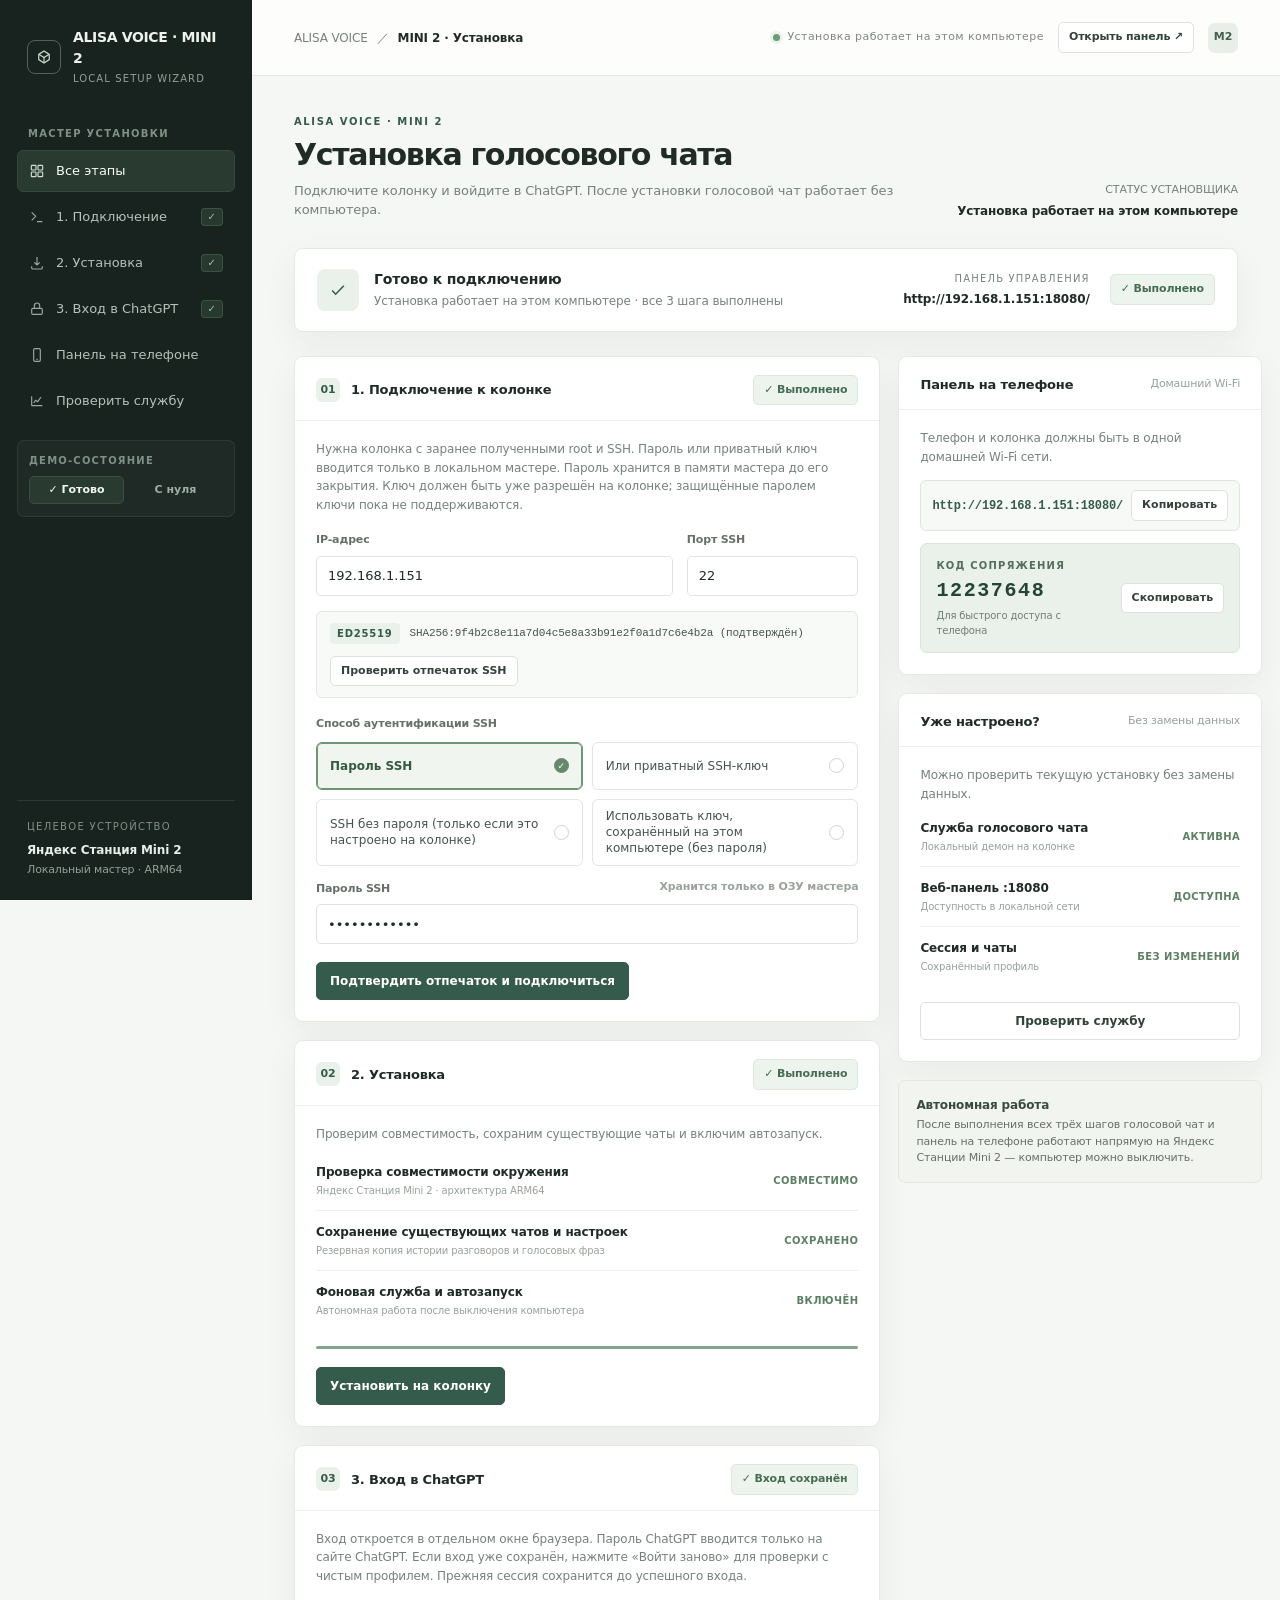
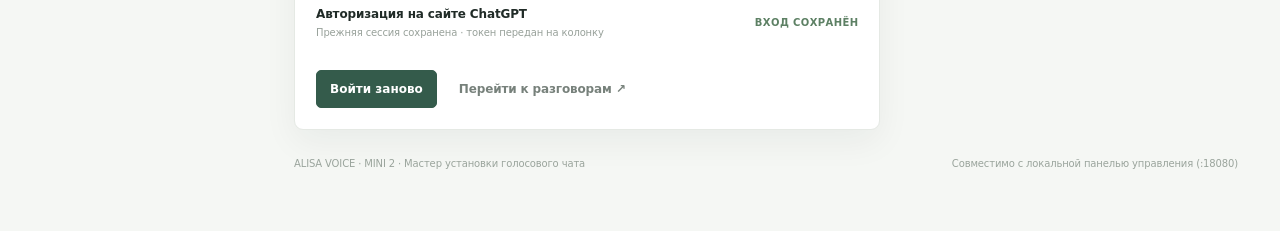
==== commit 72b4c3a3: "Fix installer legacy script rendering Co-Authored-By: Claude Opus 4.8 <noreply@anthropic.com>" ====
--- a/browser-setup/index.html
+++ b/browser-setup/index.html
@@ -5,7 +5,7 @@
 <meta name="viewport" content="width=device-width,initial-scale=1" />
 <meta name="theme-color" content="#18231f" />
 <title>ALISA VOICE · MINI 2 — Установка голосового чата</title>
-<style>
+<style nonce="__TOKEN__">
   :root {
     --ink: #202b27;
     --muted: #77817b;
@@ -779,8 +779,8 @@
 
 <div class="toast" id="toast" role="status" aria-live="polite"></div>
 
-<script src="/app.js"></script>
-  // Toast notification (matches station-panel.html)
+<script src="/app.js">
+  // Toast notification (legacy fallback; live behavior is in app.js)
   let toastTimer;
   function toast(message) {
     const el = document.getElementById('toast');
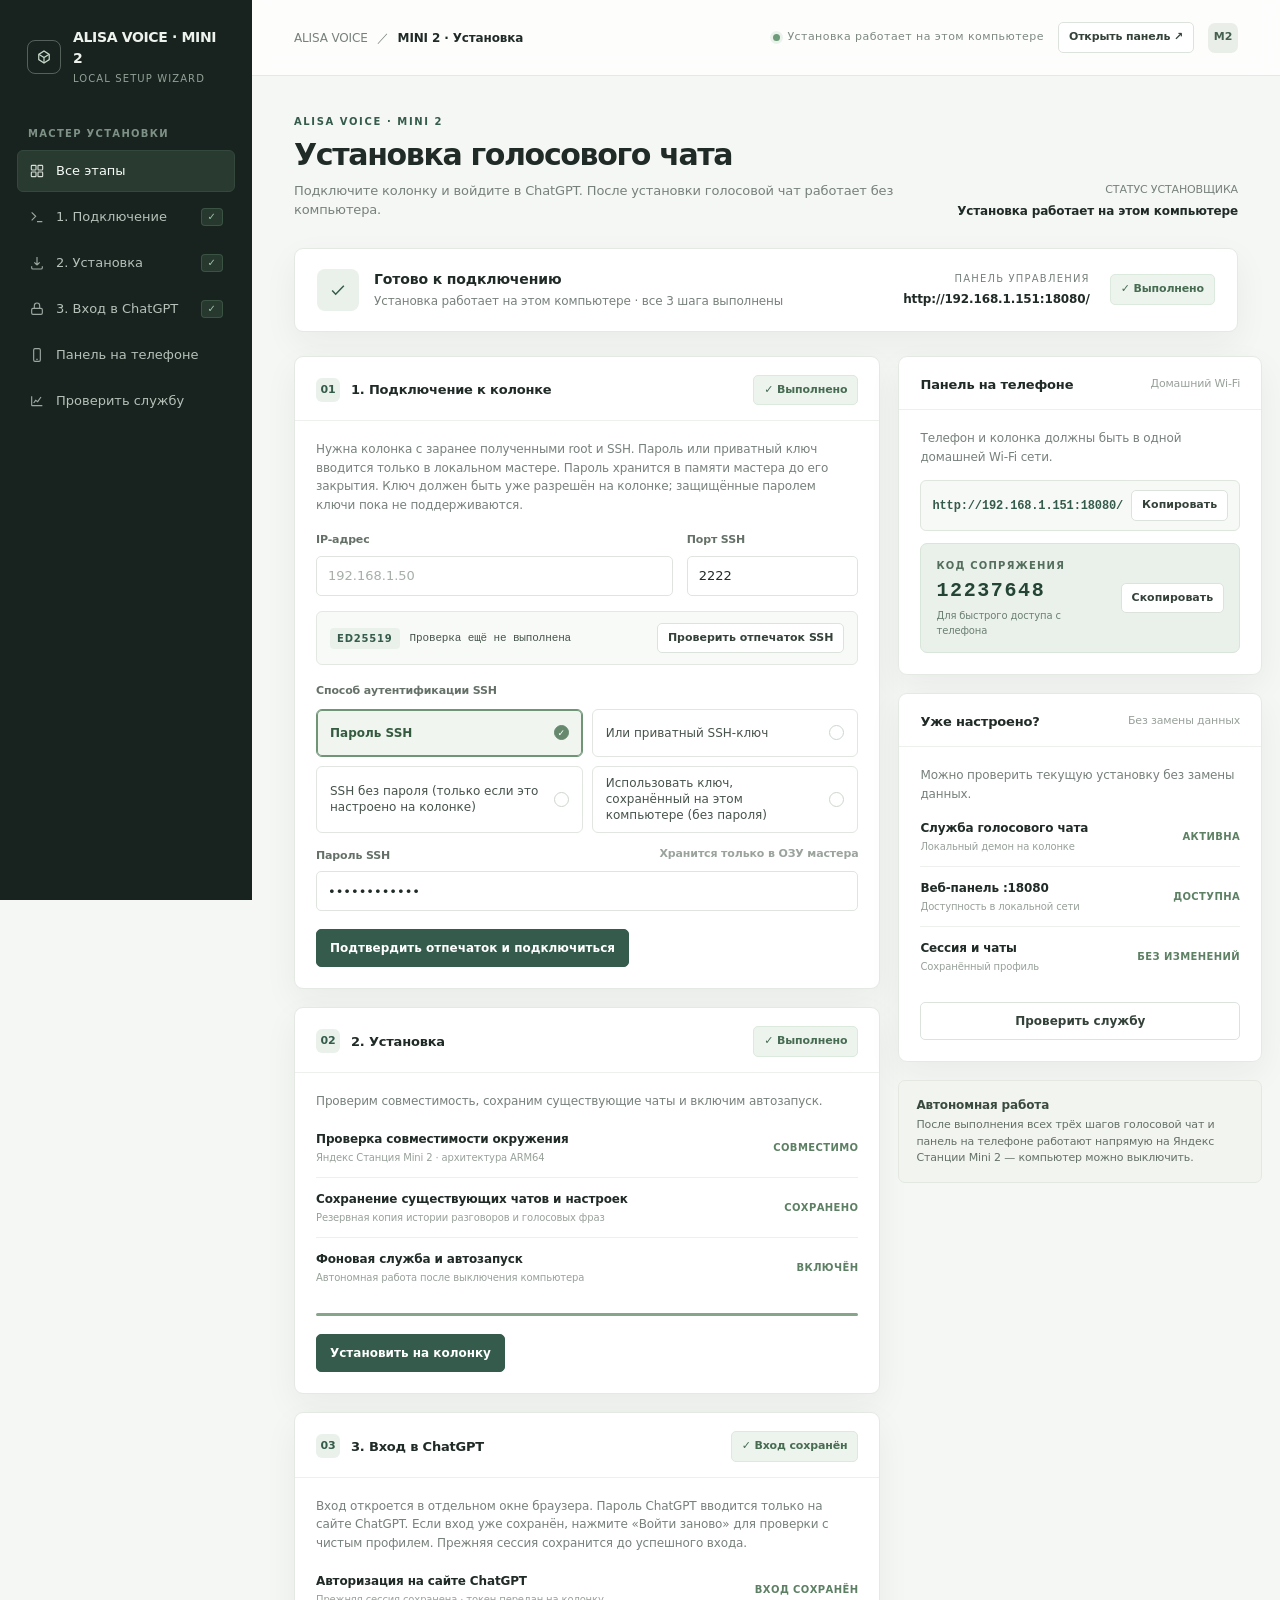
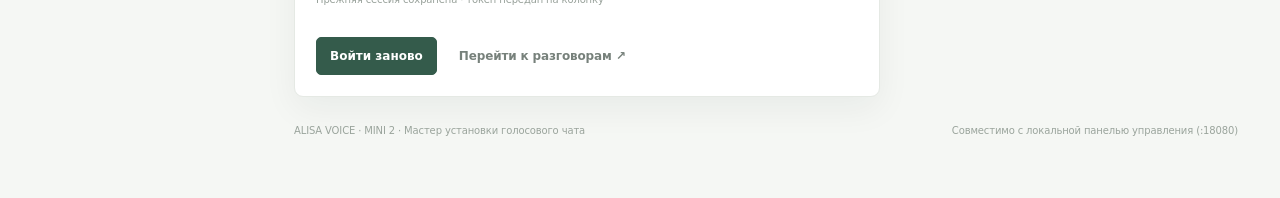
==== commit c343c14b: "Fix clean installer state and defaults Co-Authored-By: Claude Opus 4.8 <noreply@anthropic.com>" ====
--- a/browser-setup/index.html
+++ b/browser-setup/index.html
@@ -420,19 +420,6 @@
       </button>
     </nav>
 
-    <div class="sidebar-switch">
-      <span class="sidebar-switch-label">Демо-состояние</span>
-      <div class="mode-pills">
-        <button class="mode-pill active" id="preset-done" type="button">✓ Готово</button>
-        <button class="mode-pill" id="preset-fresh" type="button">С нуля</button>
-      </div>
-    </div>
-
-    <div class="sidebar-bottom">
-      <div class="device-kicker">Целевое устройство</div>
-      <div class="device-name">Яндекс Станция Mini 2</div>
-      <div class="device-meta">Локальный мастер · ARM64</div>
-    </div>
   </aside>
 
   <!-- MAIN AREA -->
@@ -511,11 +498,11 @@
               <div class="form-row">
                 <div class="field">
                   <label for="ssh-ip">IP-адрес</label>
-                  <input id="ssh-ip" type="text" value="192.168.1.151" placeholder="192.168.1.151" />
+                  <input id="ssh-ip" type="text" value="" placeholder="192.168.1.50" />
                 </div>
                 <div class="field">
                   <label for="ssh-port">Порт SSH</label>
-                  <input id="ssh-port" type="number" value="22" placeholder="22" />
+                  <input id="ssh-port" type="number" value="2222" placeholder="2222" />
                 </div>
               </div>
 
@@ -523,7 +510,7 @@
               <div class="fingerprint-bar">
                 <div class="fp-info">
                   <span class="fp-badge" id="fp-status-badge">ED25519</span>
-                  <span class="fp-code" id="fp-hash">SHA256:9f4b2c8e11a7d04c5e8a33b91e2f0a1d7c6e4b2a (подтверждён)</span>
+                  <span class="fp-code" id="fp-hash">Проверка ещё не выполнена</span>
                 </div>
                 <button class="btn sm" type="button" data-action="check-fingerprint">
                   Проверить отпечаток SSH
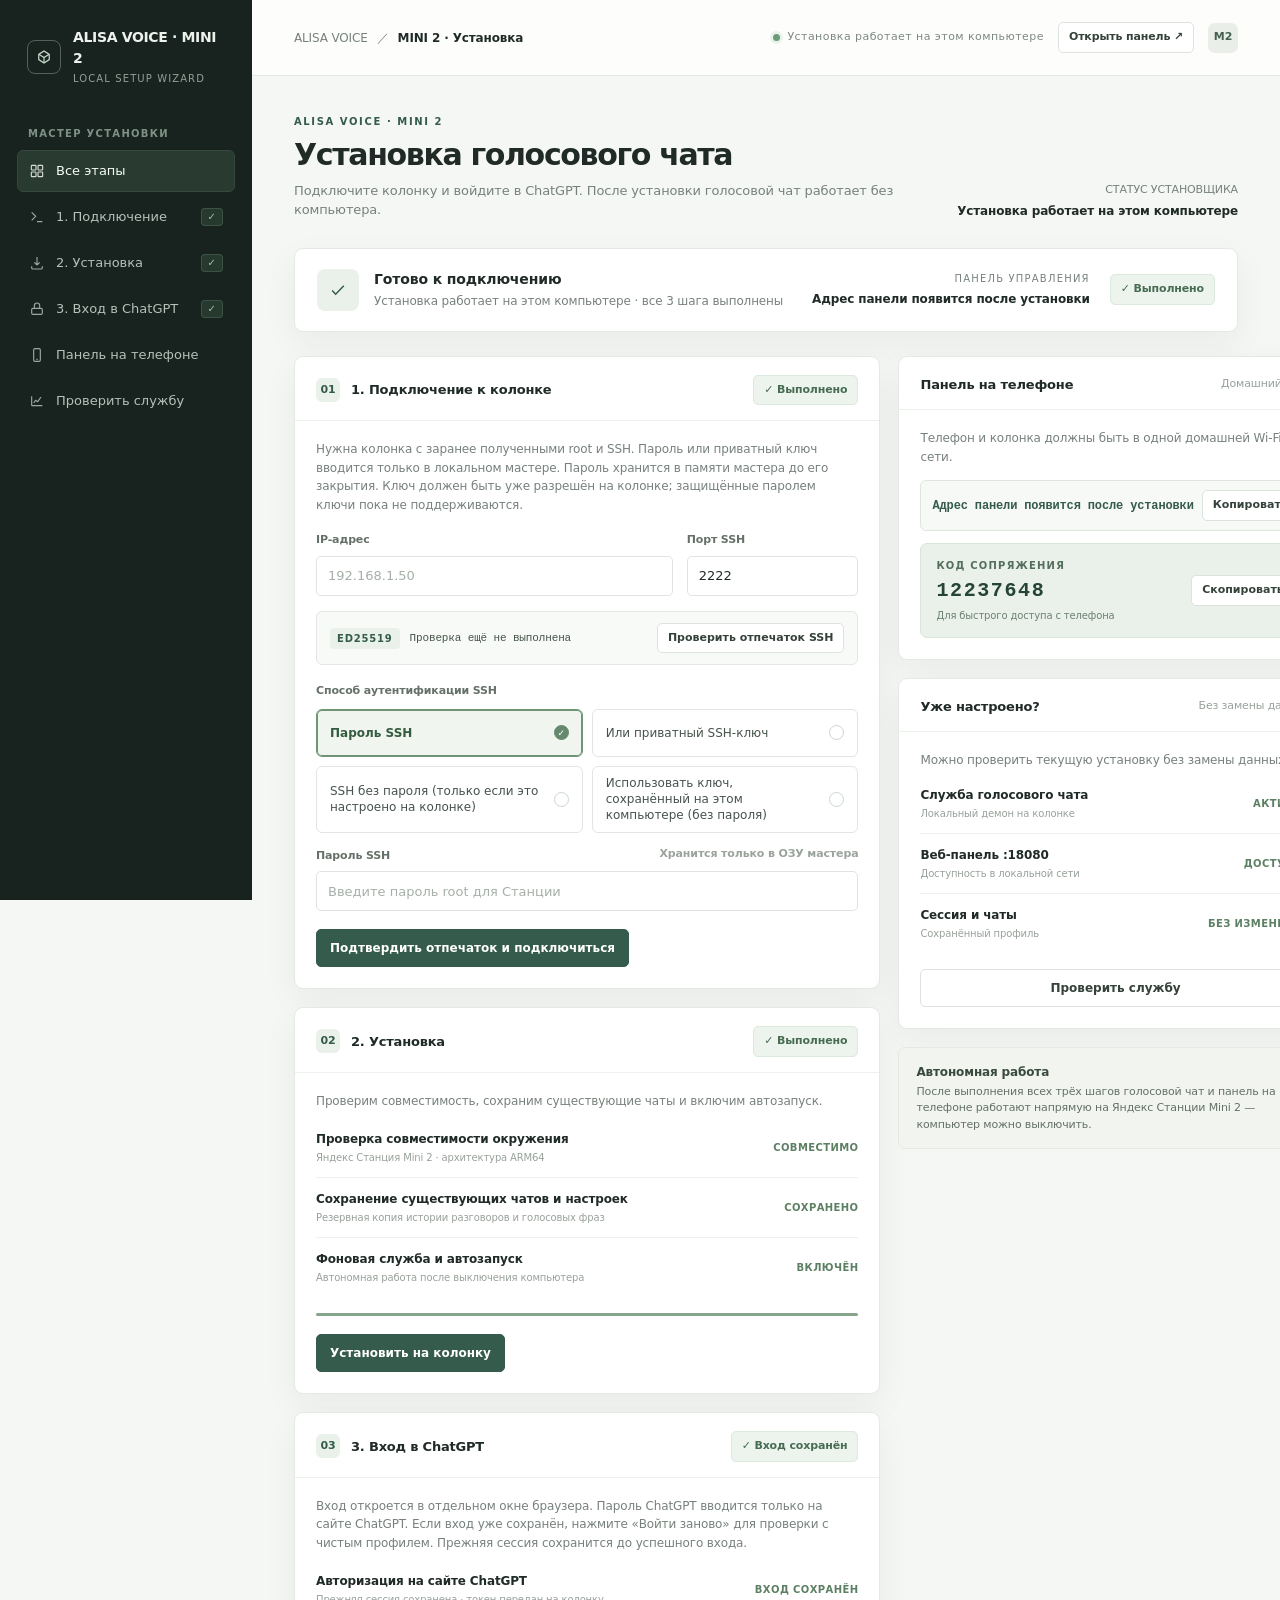
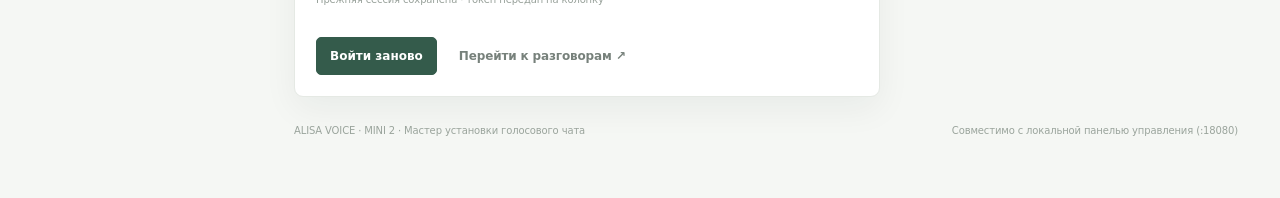
==== commit d0a46ea9: "Fix SSH credentials and installer state Co-Authored-By: Claude Opus 4.8 <noreply@anthropic.com>" ====
--- a/browser-setup/index.html
+++ b/browser-setup/index.html
@@ -470,7 +470,7 @@
         <div class="status-right">
           <div class="status-value">
             <small>Панель управления</small>
-            <strong id="banner-ip">http://192.168.1.151:18080/</strong>
+            <strong id="banner-ip">Адрес панели появится после установки</strong>
           </div>
           <span class="state-chip" id="banner-chip">✓ Выполнено</span>
         </div>
@@ -545,7 +545,7 @@
                     <span>Пароль SSH</span>
                     <span class="field-help">Хранится только в ОЗУ мастера</span>
                   </label>
-                  <input id="ssh-pass" type="password" value="••••••••••••" placeholder="Введите пароль root для Станции" />
+                  <input id="ssh-pass" type="password" value="" placeholder="Введите пароль root для Станции" />
                 </div>
               </div>
 
@@ -561,8 +561,7 @@
 
               <div class="auth-pane" id="auth-pane-passwordless">
                 <div class="inline-info">
-                  <span>Беспарольный вход для <code>root@192.168.1.151</code> должен быть заранее разрешён в конфигурации SSH на колонке.</span>
-                </div>
+                                  </div>
               </div>
 
               <div class="auth-pane" id="auth-pane-localkey">
@@ -685,8 +684,8 @@
               </p>
 
               <div class="phone-url-box">
-                <a class="phone-url-link" id="phone-url-text" href="http://192.168.1.151:18080/" target="_blank" rel="noopener">
-                  http://192.168.1.151:18080/
+                <a class="phone-url-link" id="phone-url-text" href="Адрес панели появится после установки" target="_blank" rel="noopener">
+                  Адрес панели появится после установки
                 </a>
                 <div class="actions" style="gap: 5px;">
                   <button class="btn sm" type="button" data-action="copy-url">Копировать</button>
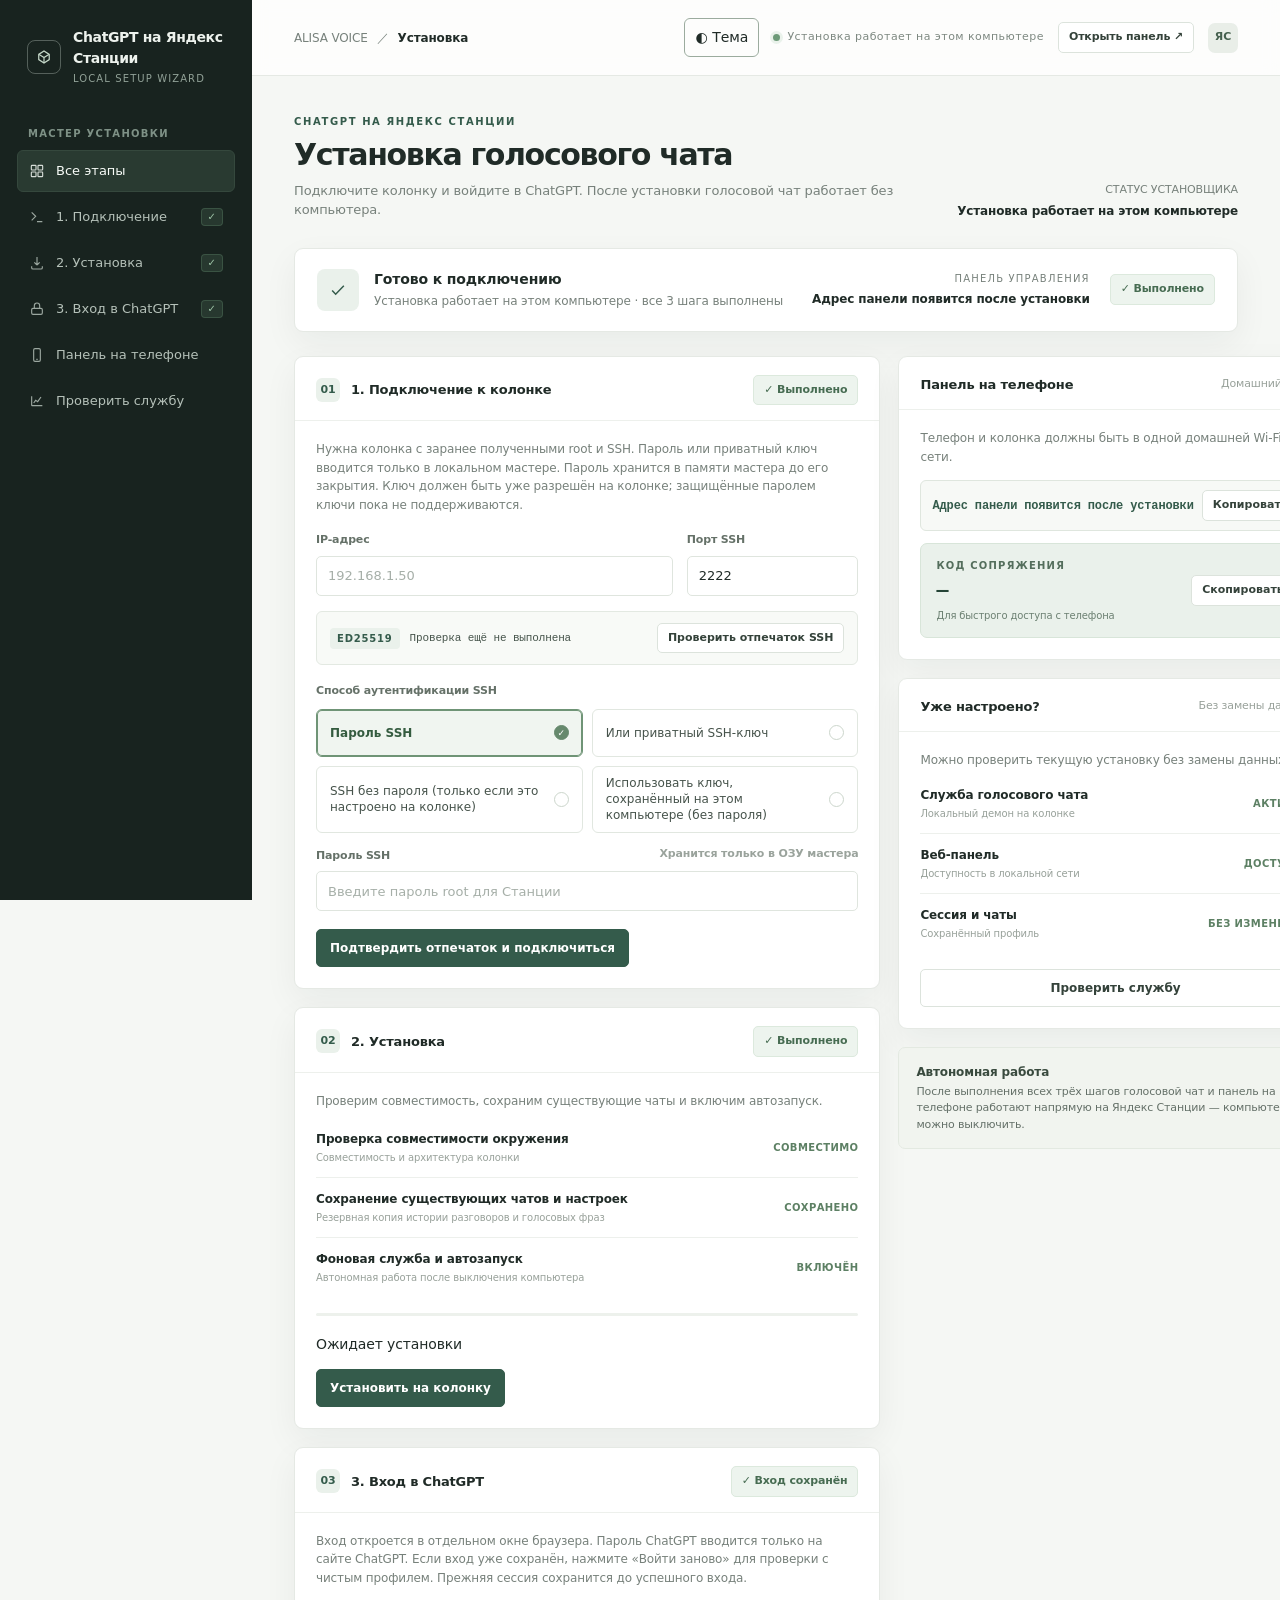
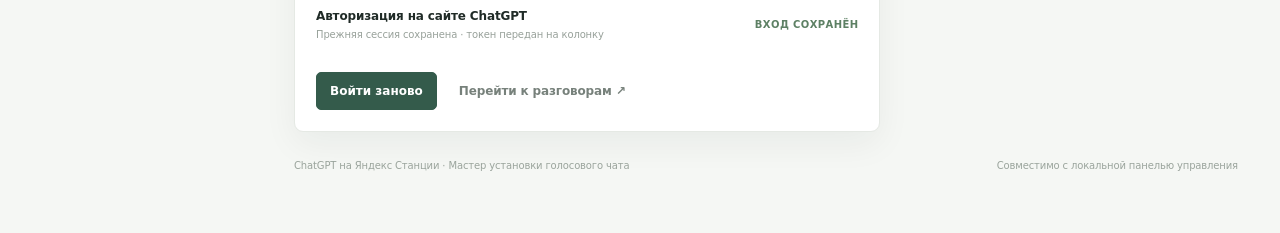
==== commit 7027ba78: "Improve station dashboard and preserve voice settings" ====
--- a/browser-setup/index.html
+++ b/browser-setup/index.html
@@ -4,7 +4,7 @@
 <meta charset="utf-8" />
 <meta name="viewport" content="width=device-width,initial-scale=1" />
 <meta name="theme-color" content="#18231f" />
-<title>ALISA VOICE · MINI 2 — Установка голосового чата</title>
+<title>ChatGPT на Яндекс Станции — Установка голосового чата</title>
 <style nonce="__TOKEN__">
   :root {
     --ink: #202b27;
@@ -326,7 +326,7 @@
     .brand-copy, .nav-label, .nav-text, .nav-badge, .sidebar-switch, .device-kicker, .device-name, .device-meta { display:none; }
     .nav button { justify-content:center; padding:0; }
     .sidebar-bottom { display:flex; justify-content:center; padding:16px 0 0; }
-    .sidebar-bottom:after { content:"M2"; color:#b8c9bd; font-size:10px; letter-spacing:.1em; }
+    .sidebar-bottom:after { content:"ЯС"; color:#b8c9bd; font-size:10px; letter-spacing:.1em; }
     .topbar { padding:0 25px; }
     .content { padding:32px 25px 48px; }
     .installer-grid { grid-template-columns: 1fr; }
@@ -352,6 +352,18 @@
     .status-right { width: 100%; justify-content: space-between; }
     .form-row, .option-grid { grid-template-columns:1fr; }
   }
+
+  [data-theme="dark"] { color-scheme: dark; --ink:#e5ece6; --muted:#aab8ad; --muted-2:#93a399; --line:#35463b; --paper:#151e19; --surface:#202d25; --forest:#82b895; --forest-deep:#669c78; --sage:#2b4232; --shadow:none; }
+  [data-theme="dark"] body { background:var(--paper); color:var(--ink); }
+  [data-theme="dark"] .topbar, [data-theme="dark"] .panel, [data-theme="dark"] .status-card { background:var(--surface); border-color:var(--line); }
+  [data-theme="dark"] .btn, [data-theme="dark"] input, [data-theme="dark"] select, [data-theme="dark"] textarea, [data-theme="dark"] .option, [data-theme="dark"] .palette { background:#27372d; color:#edf3ed; border-color:#526759; }
+  [data-theme="dark"] .btn.primary { background:#426c51; color:white; }
+  [data-theme="dark"] .option.selected, [data-theme="dark"] .palette.selected, [data-theme="dark"] .notice, [data-theme="dark"] .pairing-card, [data-theme="dark"] .state-chip { background:#2d4233; color:#dceade; border-color:#526d59; }
+  [data-theme="dark"] .panel-title, [data-theme="dark"] .status-title, [data-theme="dark"] .notice strong, [data-theme="dark"] .field label, [data-theme="dark"] .quick-name { color:#e0ebe1; }
+  [data-theme="dark"] .panel-head, [data-theme="dark"] .diagnostic-row, [data-theme="dark"] .quick-item, [data-theme="dark"] .saved-row { border-color:#3b4a3f; }
+  [data-theme="dark"] .subtitle, [data-theme="dark"] .status-sub, [data-theme="dark"] .panel-note, [data-theme="dark"] .page-foot, [data-theme="dark"] .field-help, [data-theme="dark"] .step-desc, [data-theme="dark"] .palette span, [data-theme="dark"] small { color:#b9c8bc; }
+  [data-theme="dark"] .phone-url-box, [data-theme="dark"] .auth-pane, [data-theme="dark"] .fingerprint-box { background:#27372d; border-color:#526759; color:#e0ebe1; }
+  .theme-switch { border:1px solid #9bab9e; background:transparent; color:inherit; border-radius:6px; padding:8px 10px; font:inherit; cursor:pointer; }
 </style>
 </head>
 <body>
@@ -366,7 +378,7 @@
         </svg>
       </div>
       <div class="brand-copy">
-        <div class="brand-name">ALISA VOICE · MINI 2</div>
+        <div class="brand-name">ChatGPT на Яндекс Станции</div>
         <div class="brand-caption">Local Setup Wizard</div>
       </div>
     </div>
@@ -426,17 +438,17 @@
   <main class="main">
     <header class="topbar">
       <div class="crumb">
-        <span>ALISA VOICE</span><span>／</span><strong>MINI 2 · Установка</strong>
+        <span>ALISA VOICE</span><span>／</span><strong>Установка</strong>
       </div>
-      <div class="top-right">
+      <div class="top-right"><button type="button" class="theme-switch" id="theme-switch" aria-label="Переключить тему">◐ Тема</button>
         <div class="local-label">
           <i class="local-dot"></i>
           <span>Установка работает на этом компьютере</span>
         </div>
-        <a class="btn sm" href="station-panel.html" title="Перейти в локальную панель управления">
+        <a class="btn sm" id="open-panel" href="#phone-card" title="Открыть панель управления">
           Открыть панель ↗
         </a>
-        <div class="avatar">M2</div>
+        <div class="avatar">ЯС</div>
       </div>
     </header>
 
@@ -444,7 +456,7 @@
       <!-- Page Head -->
       <div class="page-head">
         <div>
-          <div class="eyebrow">ALISA VOICE · MINI 2</div>
+          <div class="eyebrow">ChatGPT на Яндекс Станции</div>
           <h1>Установка голосового чата</h1>
           <p class="subtitle">Подключите колонку и войдите в ChatGPT. После установки голосовой чат работает без компьютера.</p>
         </div>
@@ -601,7 +613,7 @@
                 <div class="diagnostic-row">
                   <div>
                     <strong>Проверка совместимости окружения</strong>
-                    <small>Яндекс Станция Mini 2 · архитектура ARM64</small>
+                    <small>Совместимость и архитектура колонки</small>
                   </div>
                   <span class="diag-state" id="install-row-1">СОВМЕСТИМО</span>
                 </div>
@@ -621,7 +633,7 @@
                 </div>
               </div>
 
-              <div class="mini-line"><span id="install-progress" style="width: 100%"></span></div>
+              <div class="mini-line"><span id="install-progress" style="width: 0%"></span></div><p id="install-progress-label" role="status" aria-live="polite">Ожидает установки</p>
 
               <div class="actions">
                 <button class="btn primary" type="button" data-action="install-station">
@@ -695,7 +707,7 @@
               <div class="pairing-card">
                 <div>
                   <div class="pairing-label">Код сопряжения</div>
-                  <div class="pairing-code" id="pairing-code-display">12237648</div>
+                  <div class="pairing-code" id="pairing-code-display">—</div>
                   <div class="pairing-sub">Для быстрого доступа с телефона</div>
                 </div>
                 <button class="btn sm" type="button" data-action="copy-code">
@@ -726,7 +738,7 @@
                 </div>
                 <div class="diagnostic-row">
                   <div>
-                    <strong>Веб-панель :18080</strong>
+                    <strong>Веб-панель</strong>
                     <small>Доступность в локальной сети</small>
                   </div>
                   <span class="diag-state" id="service-check-2">ДОСТУПНА</span>
@@ -749,15 +761,15 @@
           <!-- Info Notice -->
           <div class="notice">
             <strong>Автономная работа</strong>
-            После выполнения всех трёх шагов голосовой чат и панель на телефоне работают напрямую на Яндекс Станции Mini 2 — компьютер можно выключить.
+            После выполнения всех трёх шагов голосовой чат и панель на телефоне работают напрямую на Яндекс Станции — компьютер можно выключить.
           </div>
 
         </aside>
       </div>
 
       <div class="page-foot">
-        <span>ALISA VOICE · MINI 2 · Мастер установки голосового чата</span>
-        <span>Совместимо с локальной панелью управления (:18080)</span>
+        <span>ChatGPT на Яндекс Станции · Мастер установки голосового чата</span>
+        <span>Совместимо с локальной панелью управления </span>
       </div>
     </div>
   </main>
@@ -765,236 +777,6 @@
 
 <div class="toast" id="toast" role="status" aria-live="polite"></div>
 
-<script src="/app.js">
-  // Toast notification (legacy fallback; live behavior is in app.js)
-  let toastTimer;
-  function toast(message) {
-    const el = document.getElementById('toast');
-    el.textContent = message;
-    el.classList.add('show');
-    clearTimeout(toastTimer);
-    toastTimer = setTimeout(() => el.classList.remove('show'), 2800);
-  }
-
-  // Clipboard helper compatible with iframe/local environments
-  function copyText(text, successMsg) {
-    if (navigator.clipboard && window.isSecureContext) {
-      navigator.clipboard.writeText(text).then(() => toast(successMsg)).catch(() => fallbackCopy(text, successMsg));
-    } else {
-      fallbackCopy(text, successMsg);
-    }
-  }
-  function fallbackCopy(text, successMsg) {
-    const ta = document.createElement('textarea');
-    ta.value = text;
-    ta.style.position = 'fixed';
-    ta.style.opacity = '0';
-    document.body.appendChild(ta);
-    ta.select();
-    try { document.execCommand('copy'); toast(successMsg); }
-    catch (e) { toast('Скопировано: ' + text); }
-    document.body.removeChild(ta);
-  }
-
-  // SSH Authentication Option Switcher
-  const authButtons = [...document.querySelectorAll('#ssh-auth-options .option')];
-  const authPanes = {
-    password: document.getElementById('auth-pane-password'),
-    privkey: document.getElementById('auth-pane-privkey'),
-    passwordless: document.getElementById('auth-pane-passwordless'),
-    localkey: document.getElementById('auth-pane-localkey')
-  };
-
-  authButtons.forEach(btn => {
-    btn.addEventListener('click', () => {
-      const mode = btn.dataset.auth;
-      authButtons.forEach(b => b.classList.toggle('selected', b === btn));
-      Object.entries(authPanes).forEach(([key, pane]) => {
-        pane.classList.toggle('active', key === mode);
-      });
-    });
-  });
-
-  // Live IP sync with Phone Panel URL
-  const ipInput = document.getElementById('ssh-ip');
-  const phoneUrlText = document.getElementById('phone-url-text');
-  const bannerIp = document.getElementById('banner-ip');
-
-  ipInput.addEventListener('input', () => {
-    const ip = ipInput.value.trim() || '192.168.1.151';
-    const url = `http://${ip}:18080/`;
-    phoneUrlText.textContent = url;
-    phoneUrlText.href = url;
-    bannerIp.textContent = url;
-  });
-
-  // Sidebar navigation & highlight
-  const navButtons = [...document.querySelectorAll('.nav button')];
-  const stepPanels = [...document.querySelectorAll('.step-panel')];
-
-  navButtons.forEach(btn => {
-    btn.addEventListener('click', () => {
-      navButtons.forEach(b => b.classList.toggle('active', b === btn));
-      const targetId = btn.dataset.nav;
-
-      if (targetId === 'all') {
-        stepPanels.forEach(p => p.classList.remove('hidden-step'));
-        window.scrollTo({ top: 0, behavior: 'smooth' });
-        return;
-      }
-
-      // Ensure all steps are visible and scroll smoothly to the target card
-      stepPanels.forEach(p => p.classList.remove('hidden-step'));
-      const targetEl = document.getElementById(targetId);
-      if (targetEl) {
-        targetEl.scrollIntoView({ behavior: 'smooth', block: 'center' });
-        targetEl.classList.add('highlight-pulse');
-        setTimeout(() => targetEl.classList.remove('highlight-pulse'), 1400);
-      }
-    });
-  });
-
-  // Preset State Switcher ("✓ Готово" vs "С нуля")
-  const presetDoneBtn = document.getElementById('preset-done');
-  const presetFreshBtn = document.getElementById('preset-fresh');
-
-  function setInstallerPreset(isDone) {
-    presetDoneBtn.classList.toggle('active', isDone);
-    presetFreshBtn.classList.toggle('active', !isDone);
-
-    const chip1 = document.getElementById('chip-step-1');
-    const chip2 = document.getElementById('chip-step-2');
-    const chip3 = document.getElementById('chip-step-3');
-    const bannerChip = document.getElementById('banner-chip');
-    const bannerTitle = document.getElementById('banner-title');
-    const bannerSub = document.getElementById('banner-sub');
-    const progress = document.getElementById('install-progress');
-    const loginBtn = document.getElementById('btn-chatgpt-login');
-
-    const nav1 = document.getElementById('nav-badge-1');
-    const nav2 = document.getElementById('nav-badge-2');
-    const nav3 = document.getElementById('nav-badge-3');
-
-    if (isDone) {
-      chip1.textContent = '✓ Выполнено'; chip1.className = 'state-chip';
-      chip2.textContent = '✓ Выполнено'; chip2.className = 'state-chip';
-      chip3.textContent = '✓ Вход сохранён'; chip3.className = 'state-chip';
-      bannerChip.textContent = '✓ Выполнено'; bannerChip.className = 'state-chip';
-      bannerTitle.textContent = 'Готово к подключению';
-      bannerSub.textContent = 'Установка работает на этом компьютере · все 3 шага выполнены';
-      progress.style.width = '100%';
-      loginBtn.textContent = 'Войти заново';
-      [nav1, nav2, nav3].forEach(b => { b.textContent = '✓'; b.classList.remove('pending'); });
-      document.getElementById('auth-session-state').textContent = 'ВХОД СОХРАНЁН';
-      document.getElementById('auth-session-state').className = 'diag-state';
-    } else {
-      chip1.textContent = 'Ожидает подключения'; chip1.className = 'state-chip pending';
-      chip2.textContent = 'Ожидает шага 1'; chip2.className = 'state-chip pending';
-      chip3.textContent = 'Ожидает входа'; chip3.className = 'state-chip pending';
-      bannerChip.textContent = 'Готово к настройке'; bannerChip.className = 'state-chip pending';
-      bannerTitle.textContent = 'Готово к подключению';
-      bannerSub.textContent = 'Установка работает на этом компьютере · выполните 3 шага по порядку';
-      progress.style.width = '18%';
-      loginBtn.textContent = 'Войти в ChatGPT';
-      [nav1, nav2, nav3].forEach((b, i) => { b.textContent = `0${i+1}`; b.classList.add('pending'); });
-      document.getElementById('auth-session-state').textContent = 'ТРЕБУЕТСЯ ВХОД';
-      document.getElementById('auth-session-state').className = 'diag-state warn';
-    }
-  }
-
-  presetDoneBtn.addEventListener('click', () => {
-    setInstallerPreset(true);
-    toast('Показано состояние завершённой установки (все шаги выполнены).');
-  });
-  presetFreshBtn.addEventListener('click', () => {
-    setInstallerPreset(false);
-    toast('Режим пошагового прохождения с нуля активирован.');
-  });
-
-  // Action Buttons
-  document.querySelectorAll('[data-action]').forEach(btn => {
-    btn.addEventListener('click', () => {
-      const action = btn.dataset.action;
-      const ip = ipInput.value.trim() || '192.168.1.151';
-      const port = document.getElementById('ssh-port').value.trim() || '22';
-
-      if (action === 'copy-url') {
-        const url = `http://${ip}:18080/`;
-        copyText(url, `Адрес ${url} скопирован в буфер обмена.`);
-      }
-
-      if (action === 'copy-code') {
-        const code = document.getElementById('pairing-code-display').textContent.trim();
-        copyText(code, `Код сопряжения ${code} скопирован.`);
-      }
-
-      if (action === 'check-fingerprint') {
-        const fpHash = document.getElementById('fp-hash');
-        fpHash.textContent = `Запрос ключа у ${ip}:${port}...`;
-        setTimeout(() => {
-          fpHash.textContent = `SHA256:9f4b2c8e11a7d04c5e8a33b91e2f0a1d7c6e4b2a (${ip}:${port} · ED25519)`;
-          toast(`Отпечаток SSH для ${ip}:${port} успешно проверен.`);
-        }, 380);
-      }
-
-      if (action === 'connect-ssh') {
-        const chip1 = document.getElementById('chip-step-1');
-        const nav1 = document.getElementById('nav-badge-1');
-        chip1.textContent = '✓ Выполнено';
-        chip1.className = 'state-chip';
-        nav1.textContent = '✓';
-        nav1.classList.remove('pending');
-        toast(`Отпечаток подтверждён. SSH-соединение с ${ip}:${port} установлено.`);
-      }
-
-      if (action === 'install-station') {
-        const progress = document.getElementById('install-progress');
-        const chip2 = document.getElementById('chip-step-2');
-        const nav2 = document.getElementById('nav-badge-2');
-        progress.style.width = '45%';
-        toast('Проверка совместимости, сохранение чатов и настройка автозапуска...');
-        setTimeout(() => {
-          progress.style.width = '100%';
-          chip2.textContent = '✓ Выполнено';
-          chip2.className = 'state-chip';
-          nav2.textContent = '✓';
-          nav2.classList.remove('pending');
-          toast('Установка на колонку успешно завершена. Существующие чаты сохранены.');
-        }, 650);
-      }
-
-      if (action === 'relogin-chatgpt') {
-        const chip3 = document.getElementById('chip-step-3');
-        const nav3 = document.getElementById('nav-badge-3');
-        const stateEl = document.getElementById('auth-session-state');
-        toast('Открытие отдельного окна браузера для входа на сайте ChatGPT...');
-        setTimeout(() => {
-          chip3.textContent = '✓ Вход сохранён';
-          chip3.className = 'state-chip';
-          nav3.textContent = '✓';
-          nav3.classList.remove('pending');
-          stateEl.textContent = 'ВХОД СОХРАНЁН';
-          stateEl.className = 'diag-state';
-          document.getElementById('banner-chip').textContent = '✓ Выполнено';
-          document.getElementById('banner-chip').className = 'state-chip';
-        }, 600);
-      }
-
-      if (action === 'check-service') {
-        const c1 = document.getElementById('service-check-1');
-        const c2 = document.getElementById('service-check-2');
-        const c3 = document.getElementById('service-check-3');
-        c1.textContent = 'ПРОВЕРКА...';
-        c2.textContent = 'ПРОВЕРКА...';
-        setTimeout(() => {
-          c1.textContent = 'АКТИВНА';
-          c2.textContent = 'ДОСТУПНА';
-          c3.textContent = 'СОХРАНЕНЫ';
-          toast('Служба на колонке работает исправно. Данные и чаты не затронуты.');
-        }, 420);
-      }
-    });
-  });
-</script>
+<script src="/app.js"></script>
 </body>
-</html>+</html>
